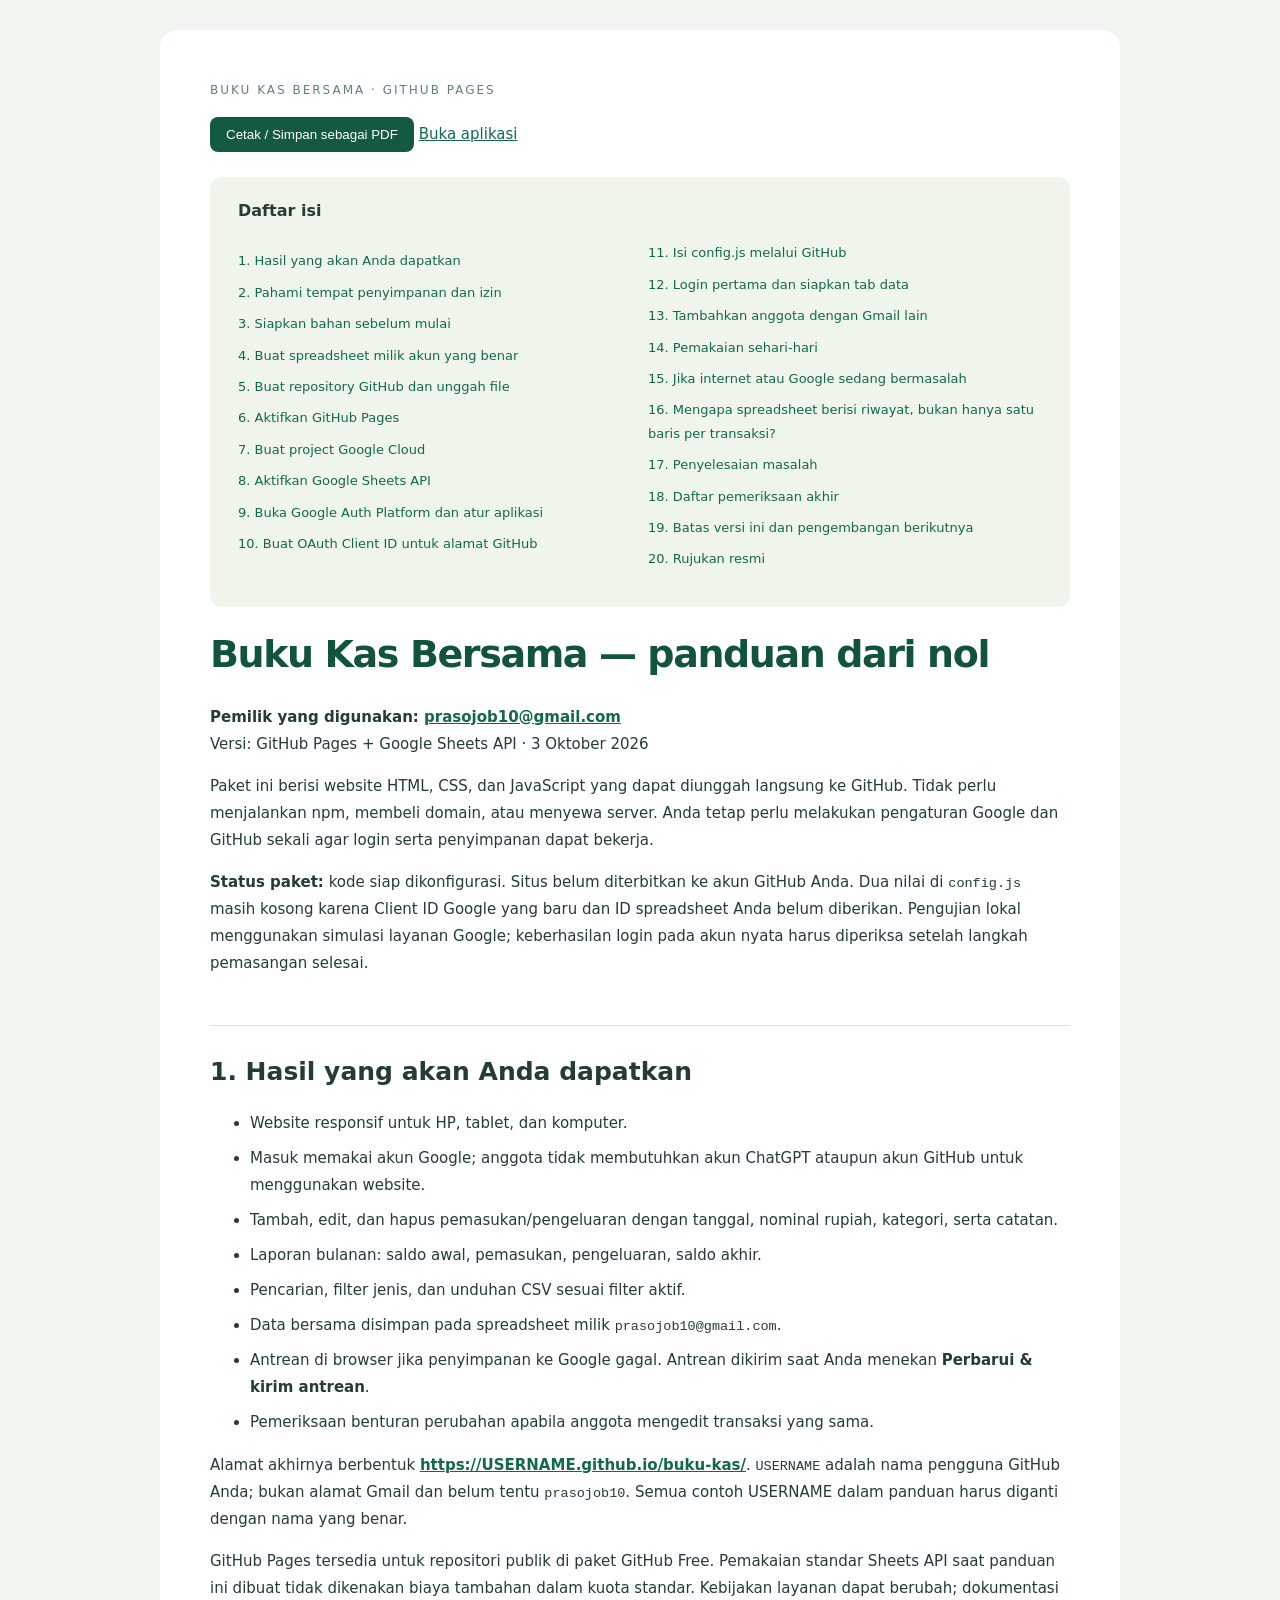
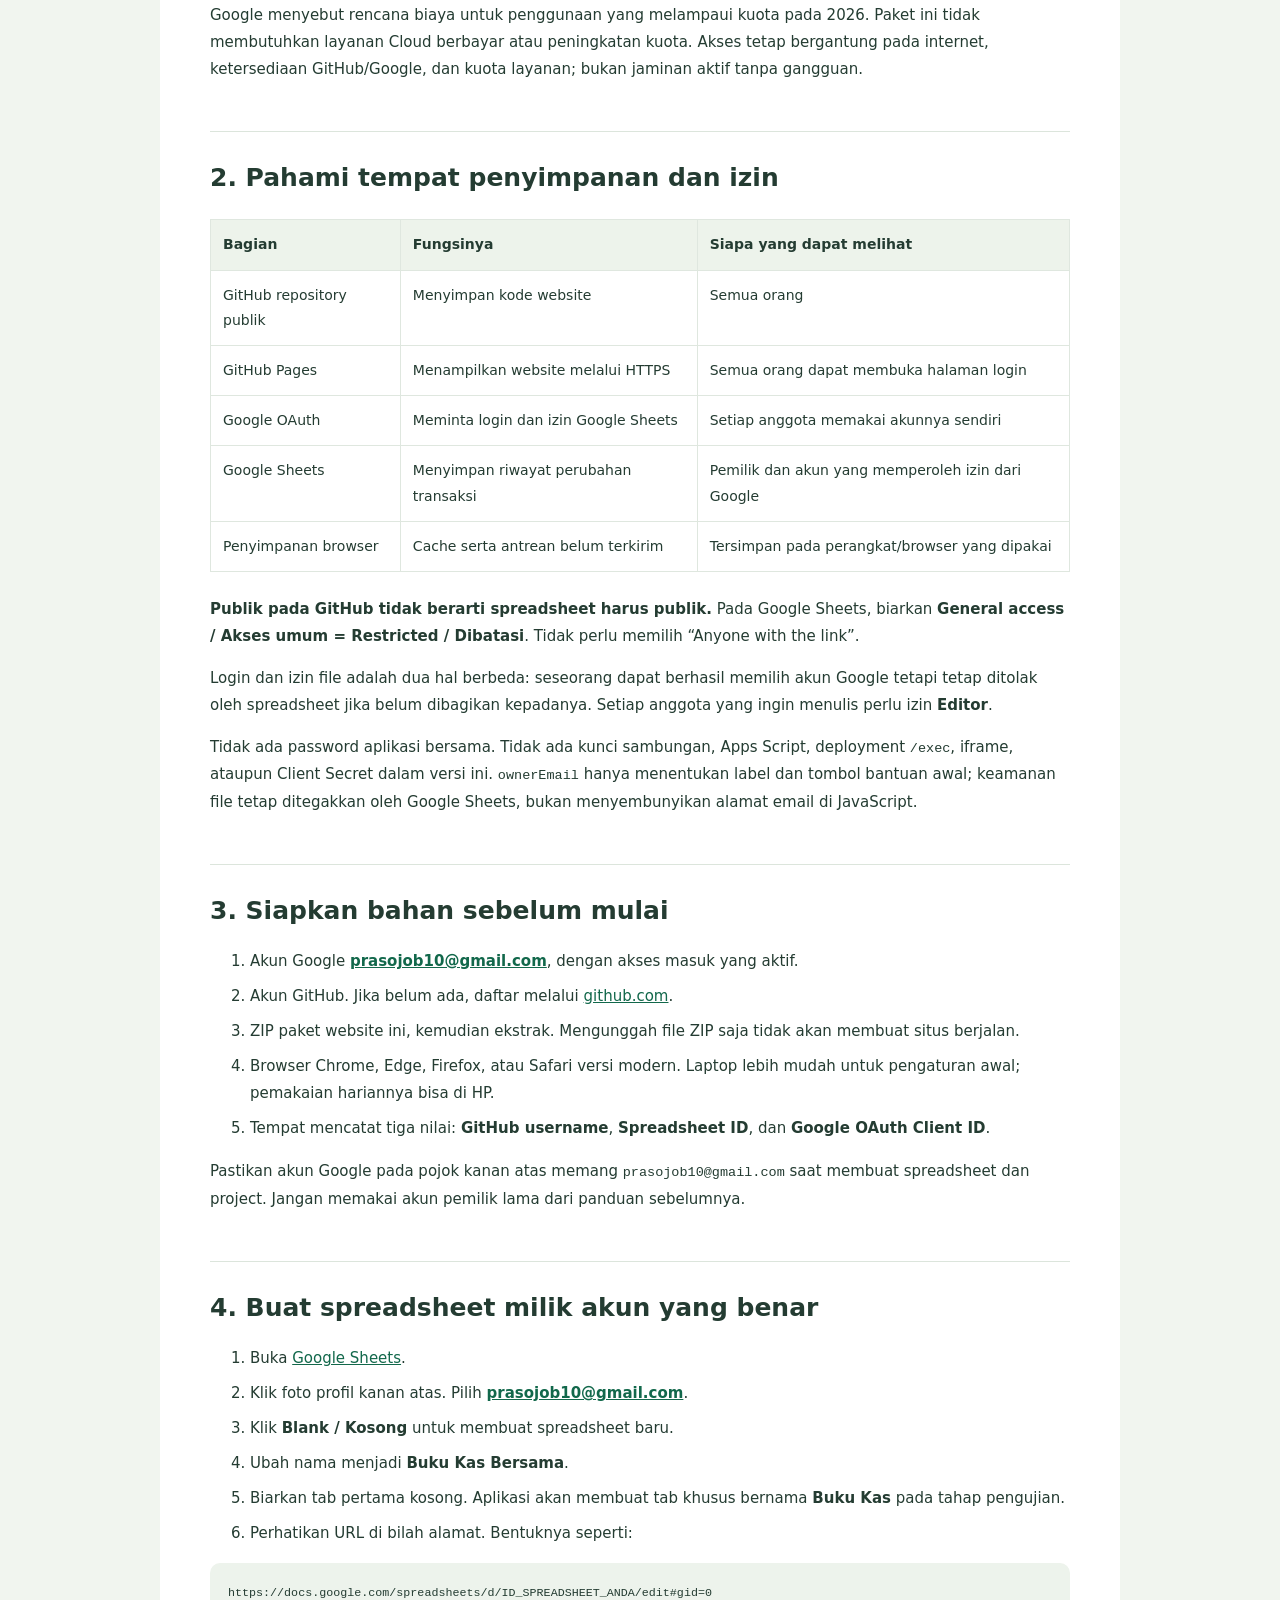
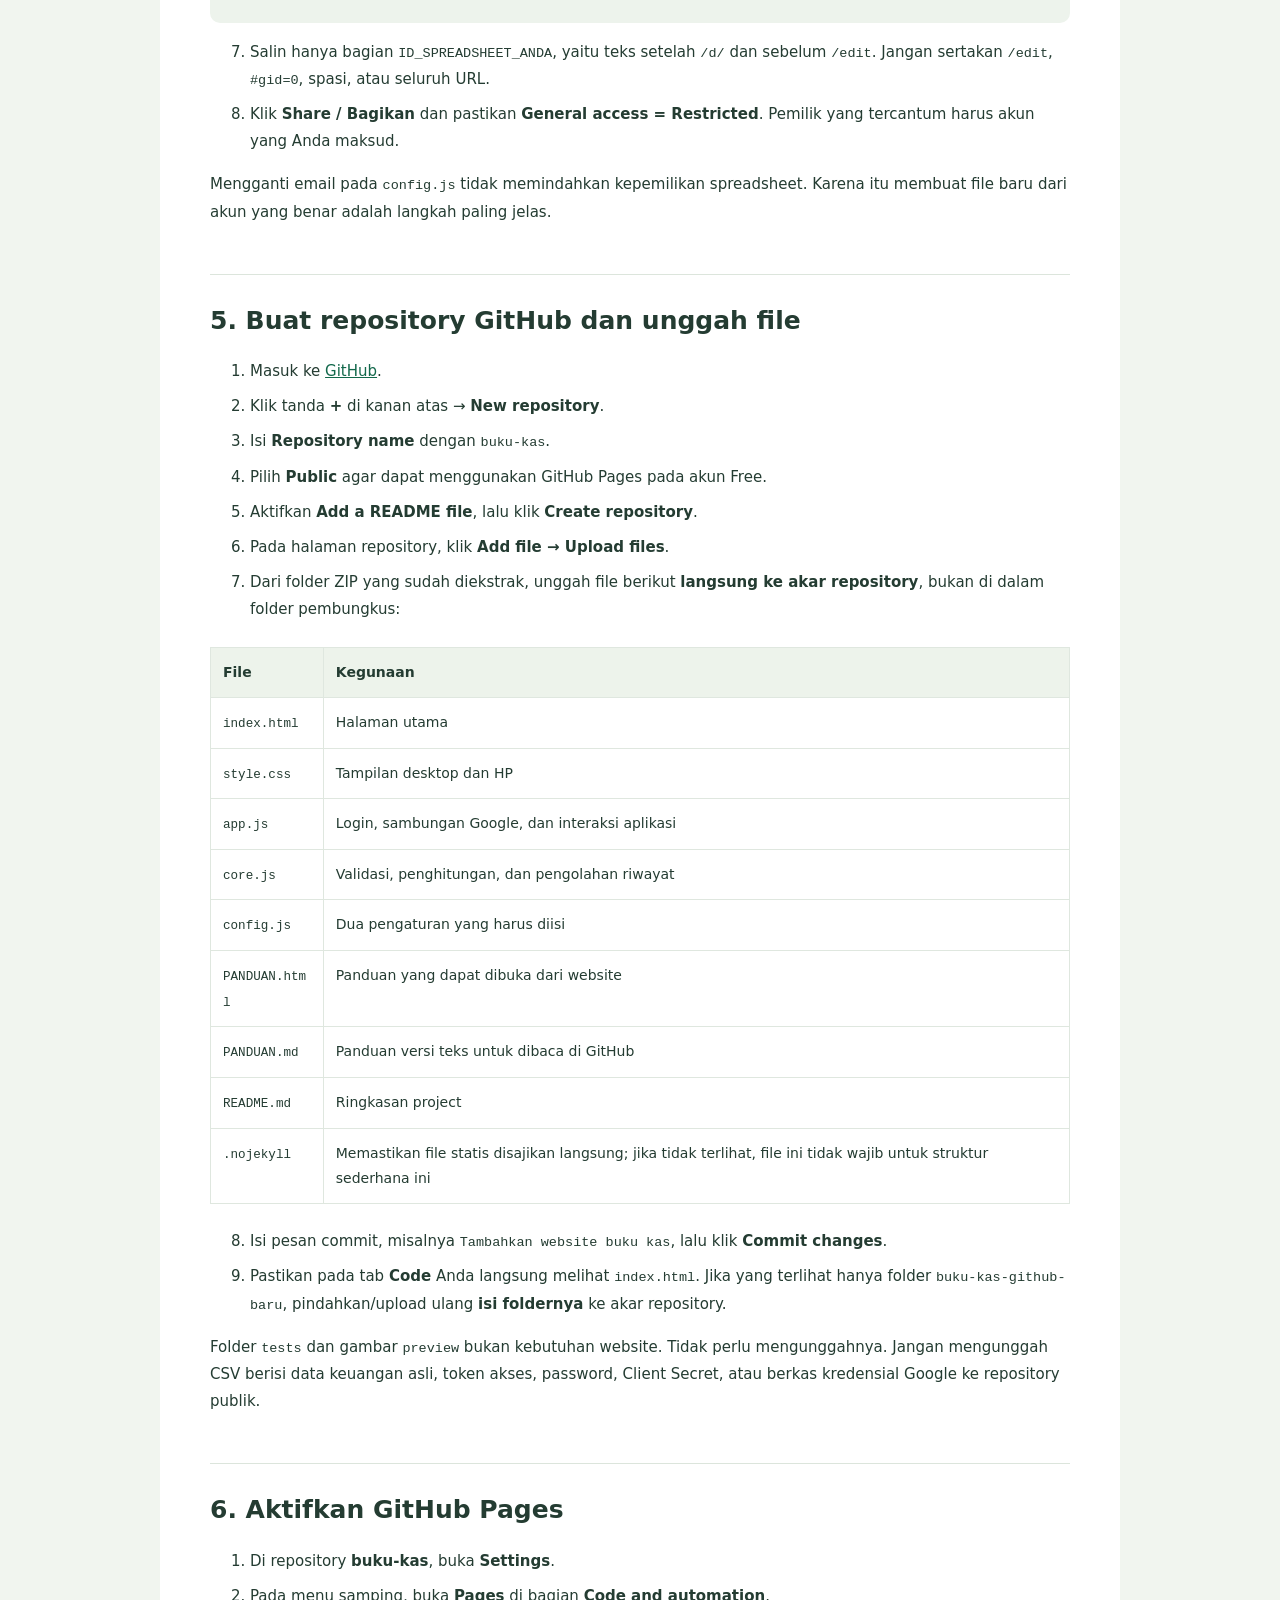
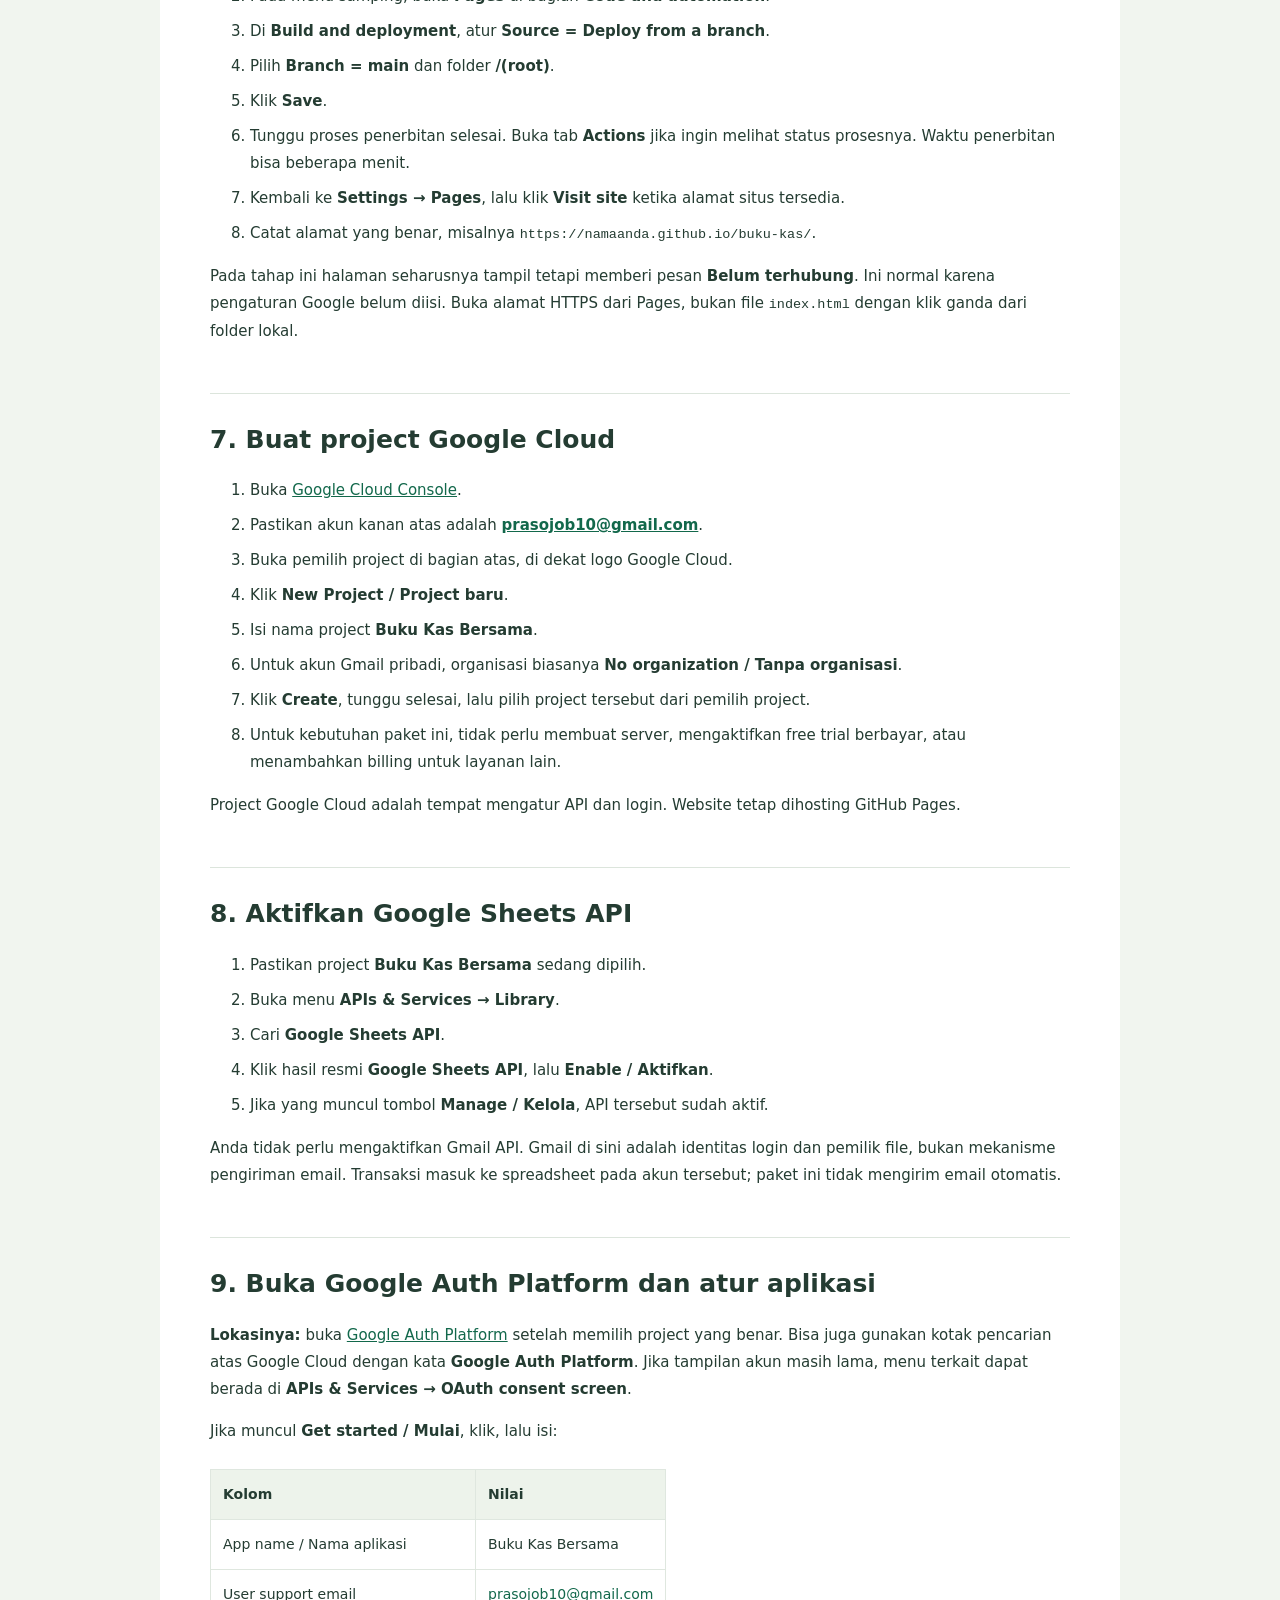
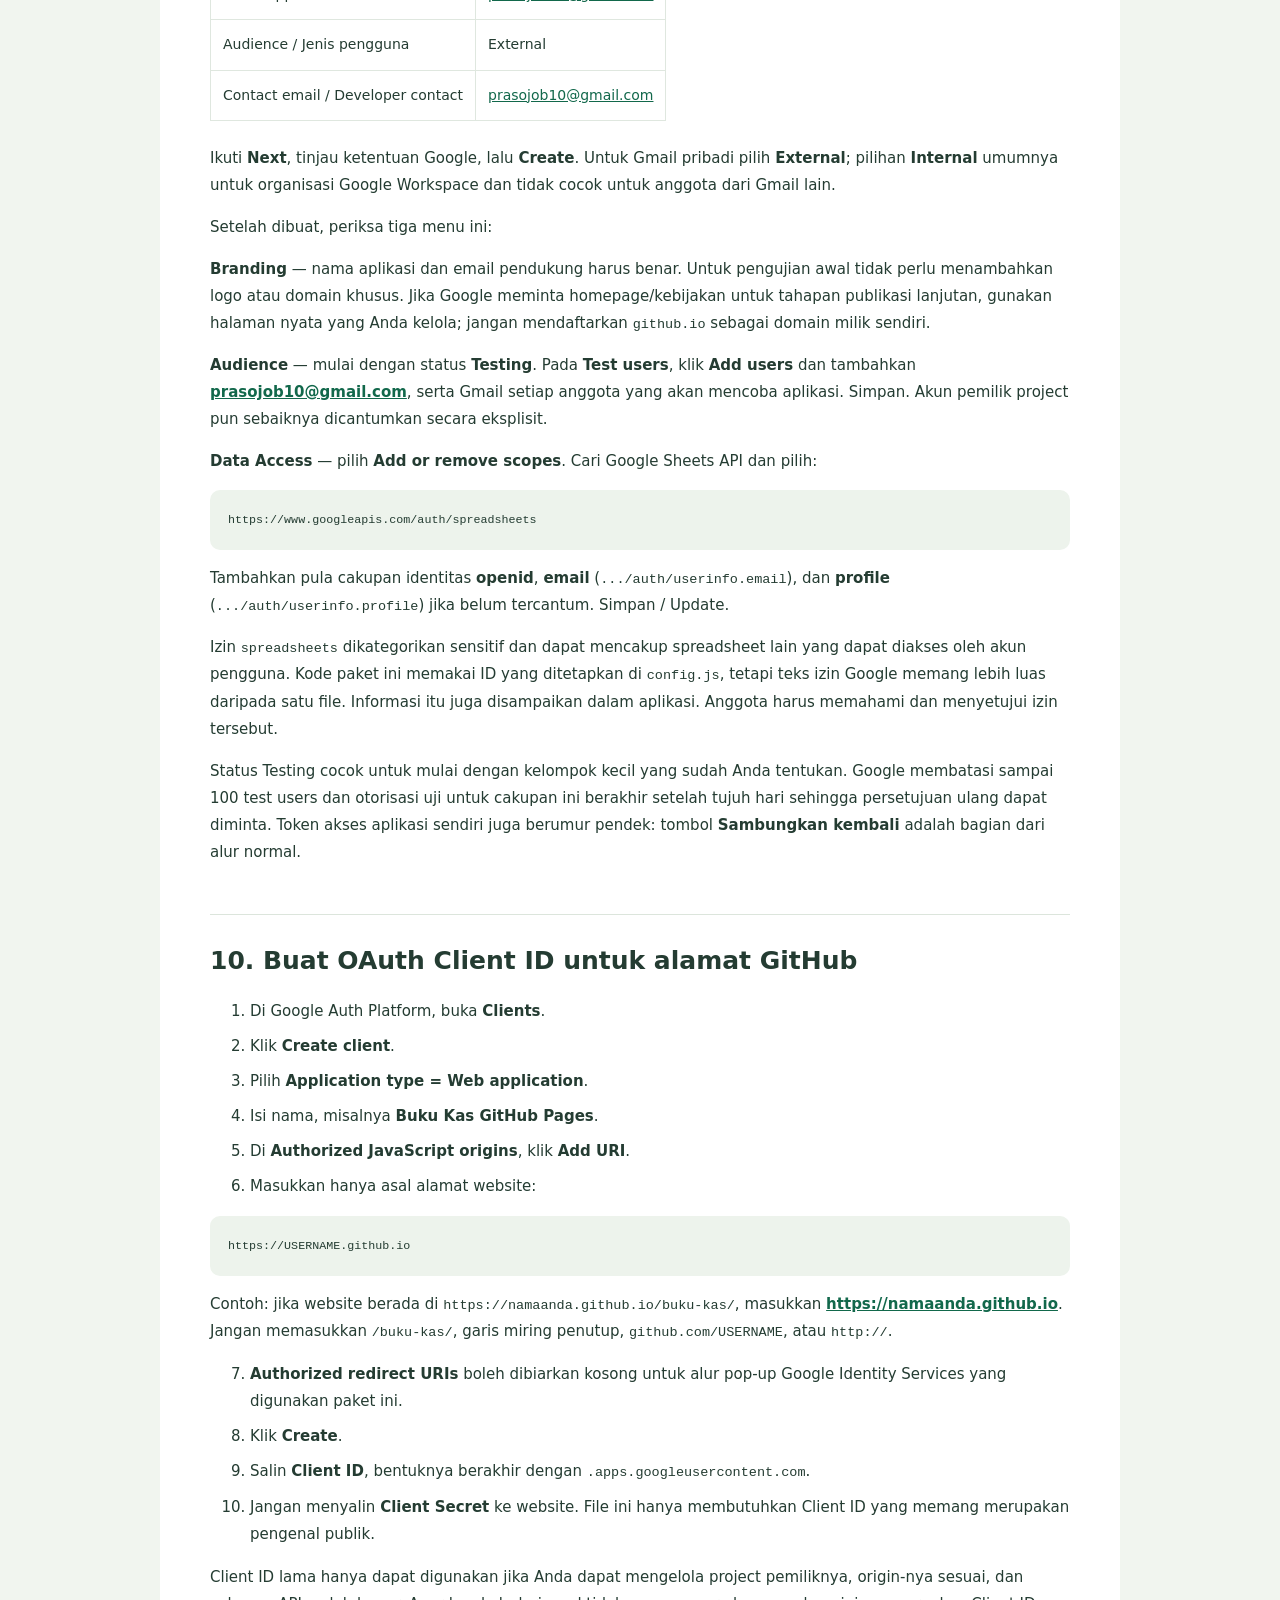
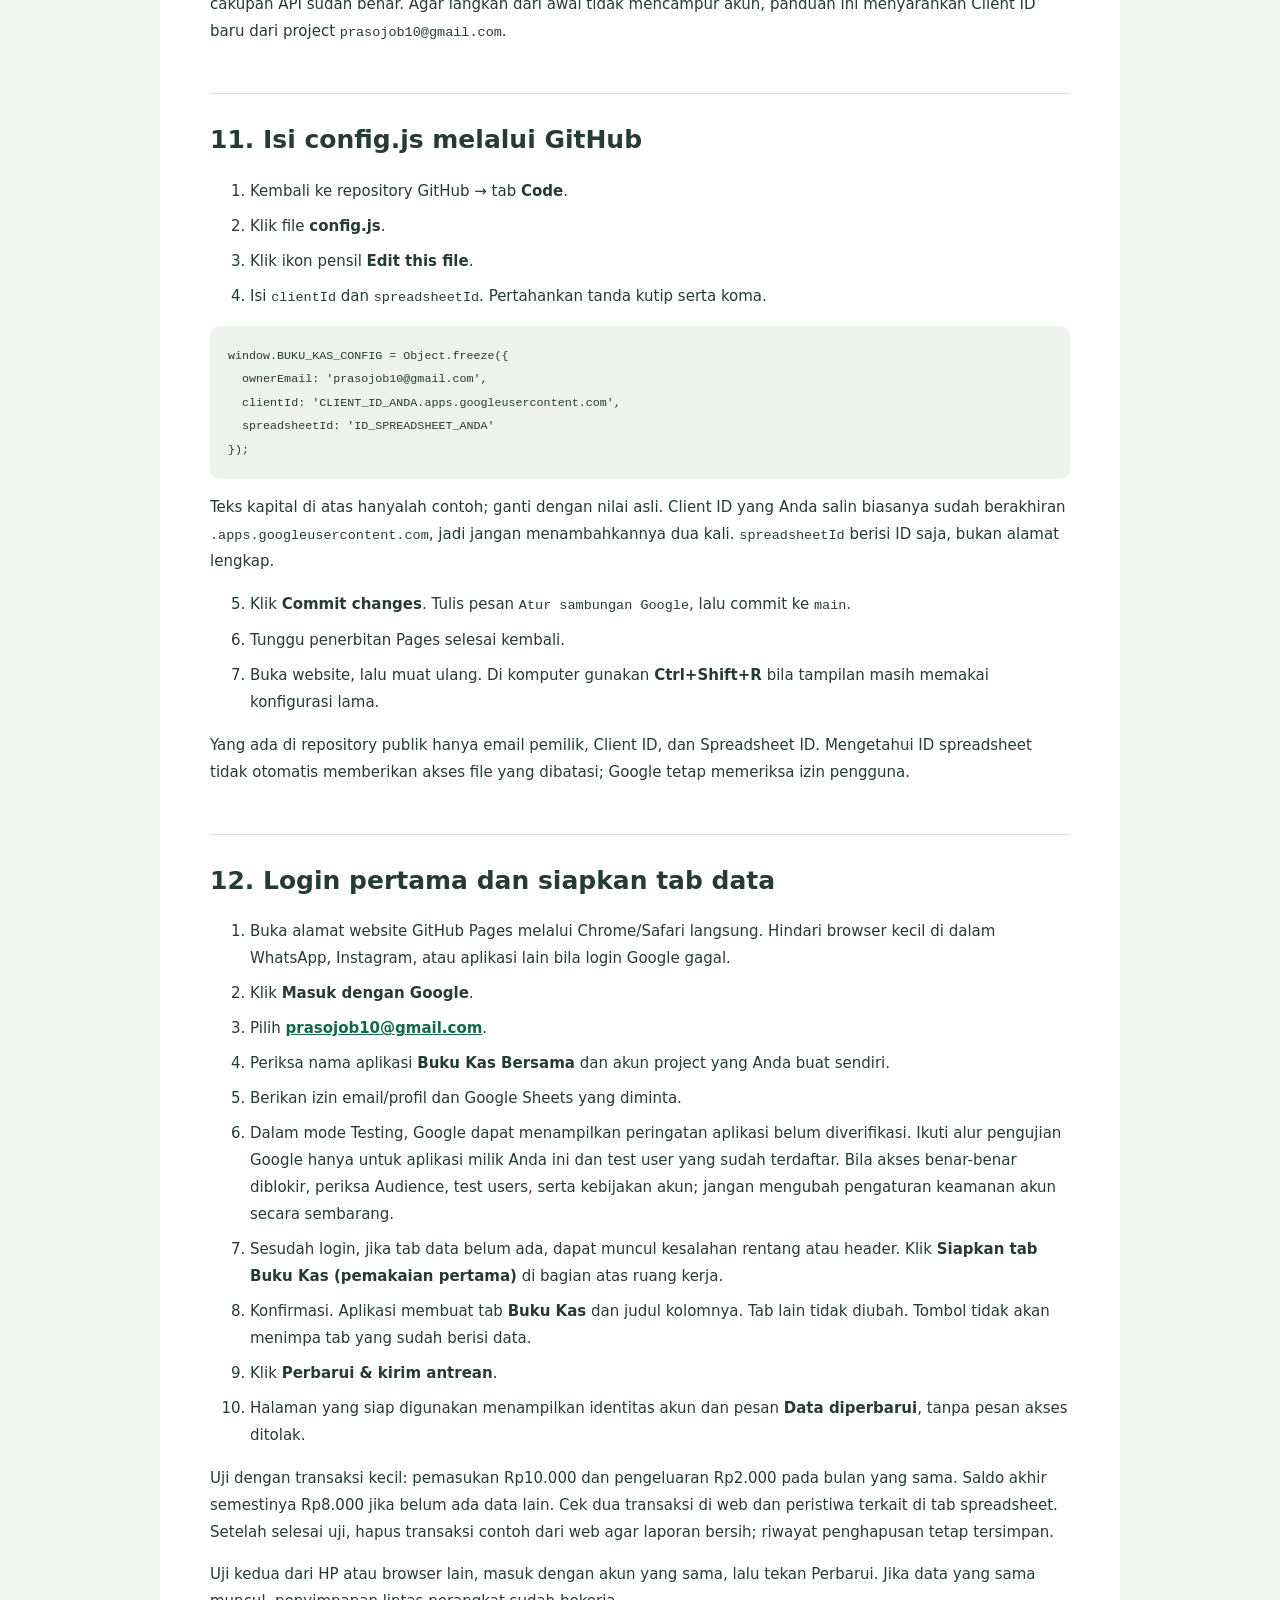
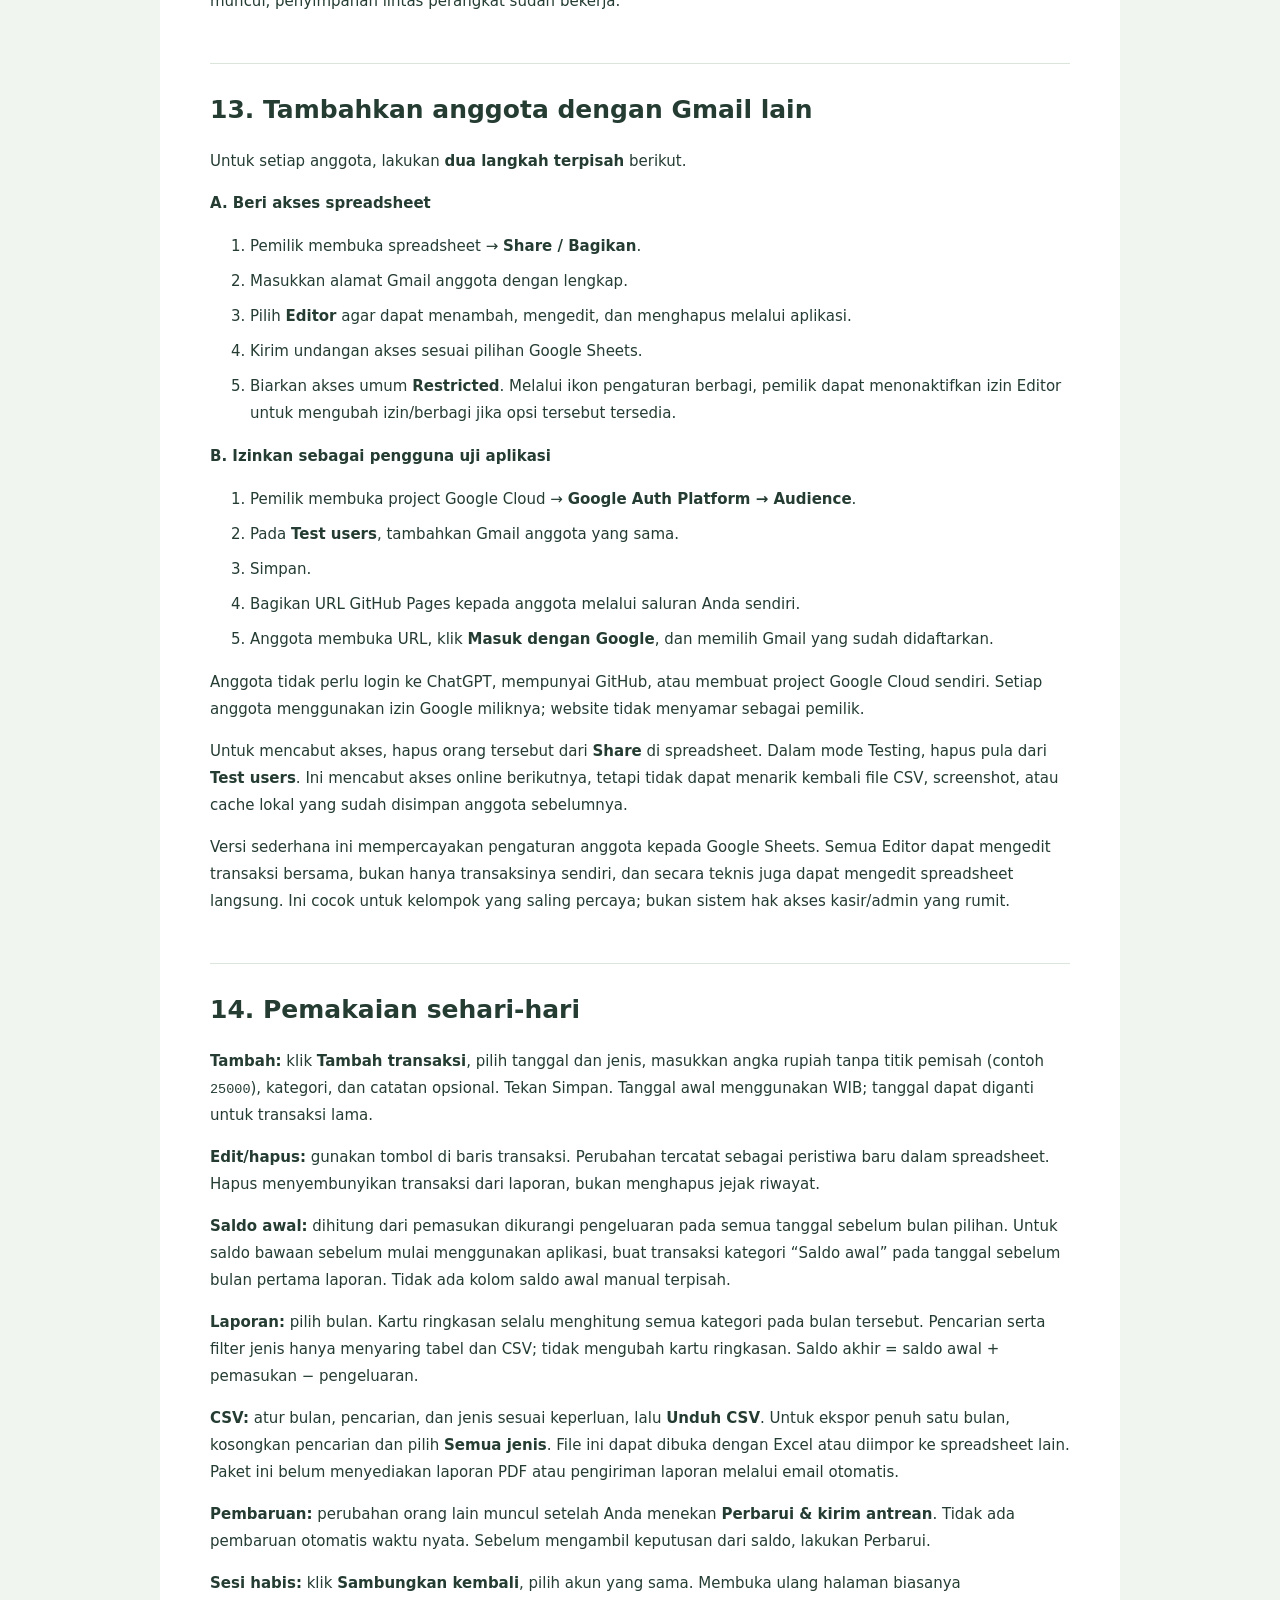
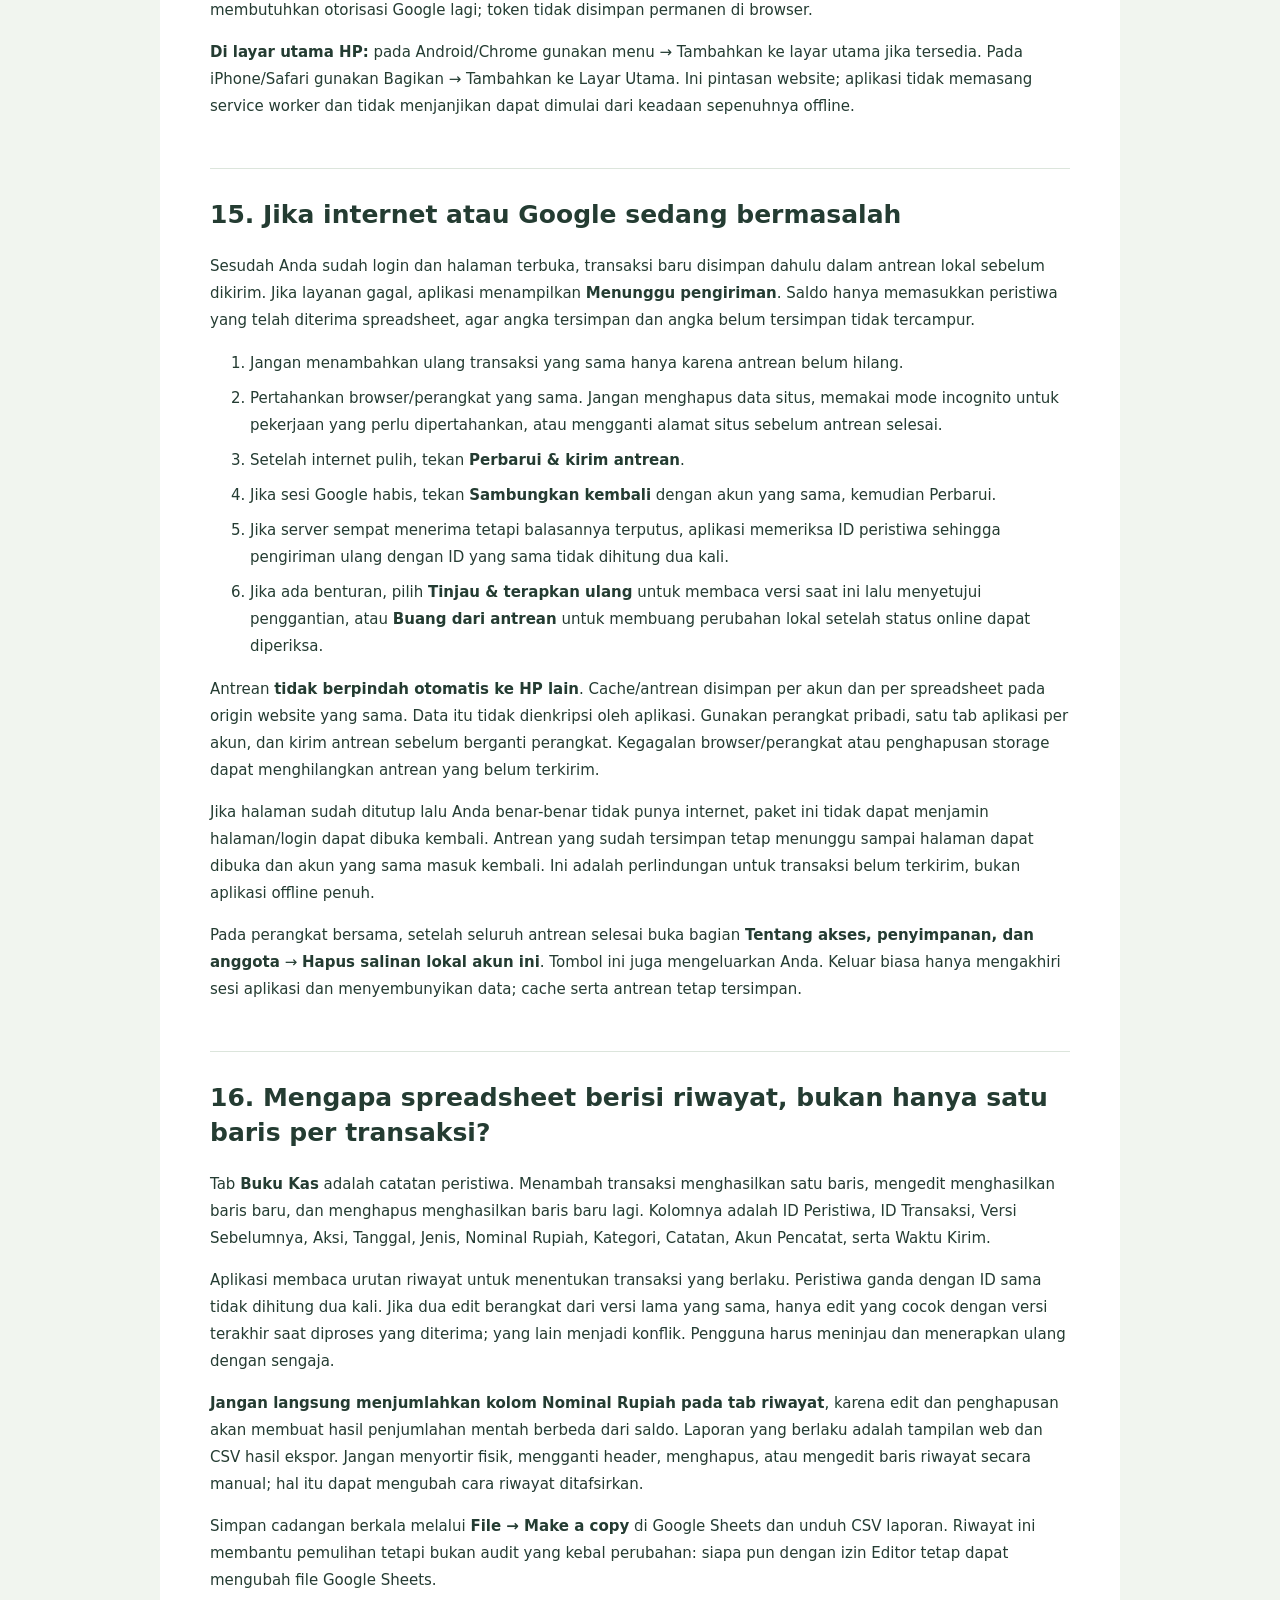
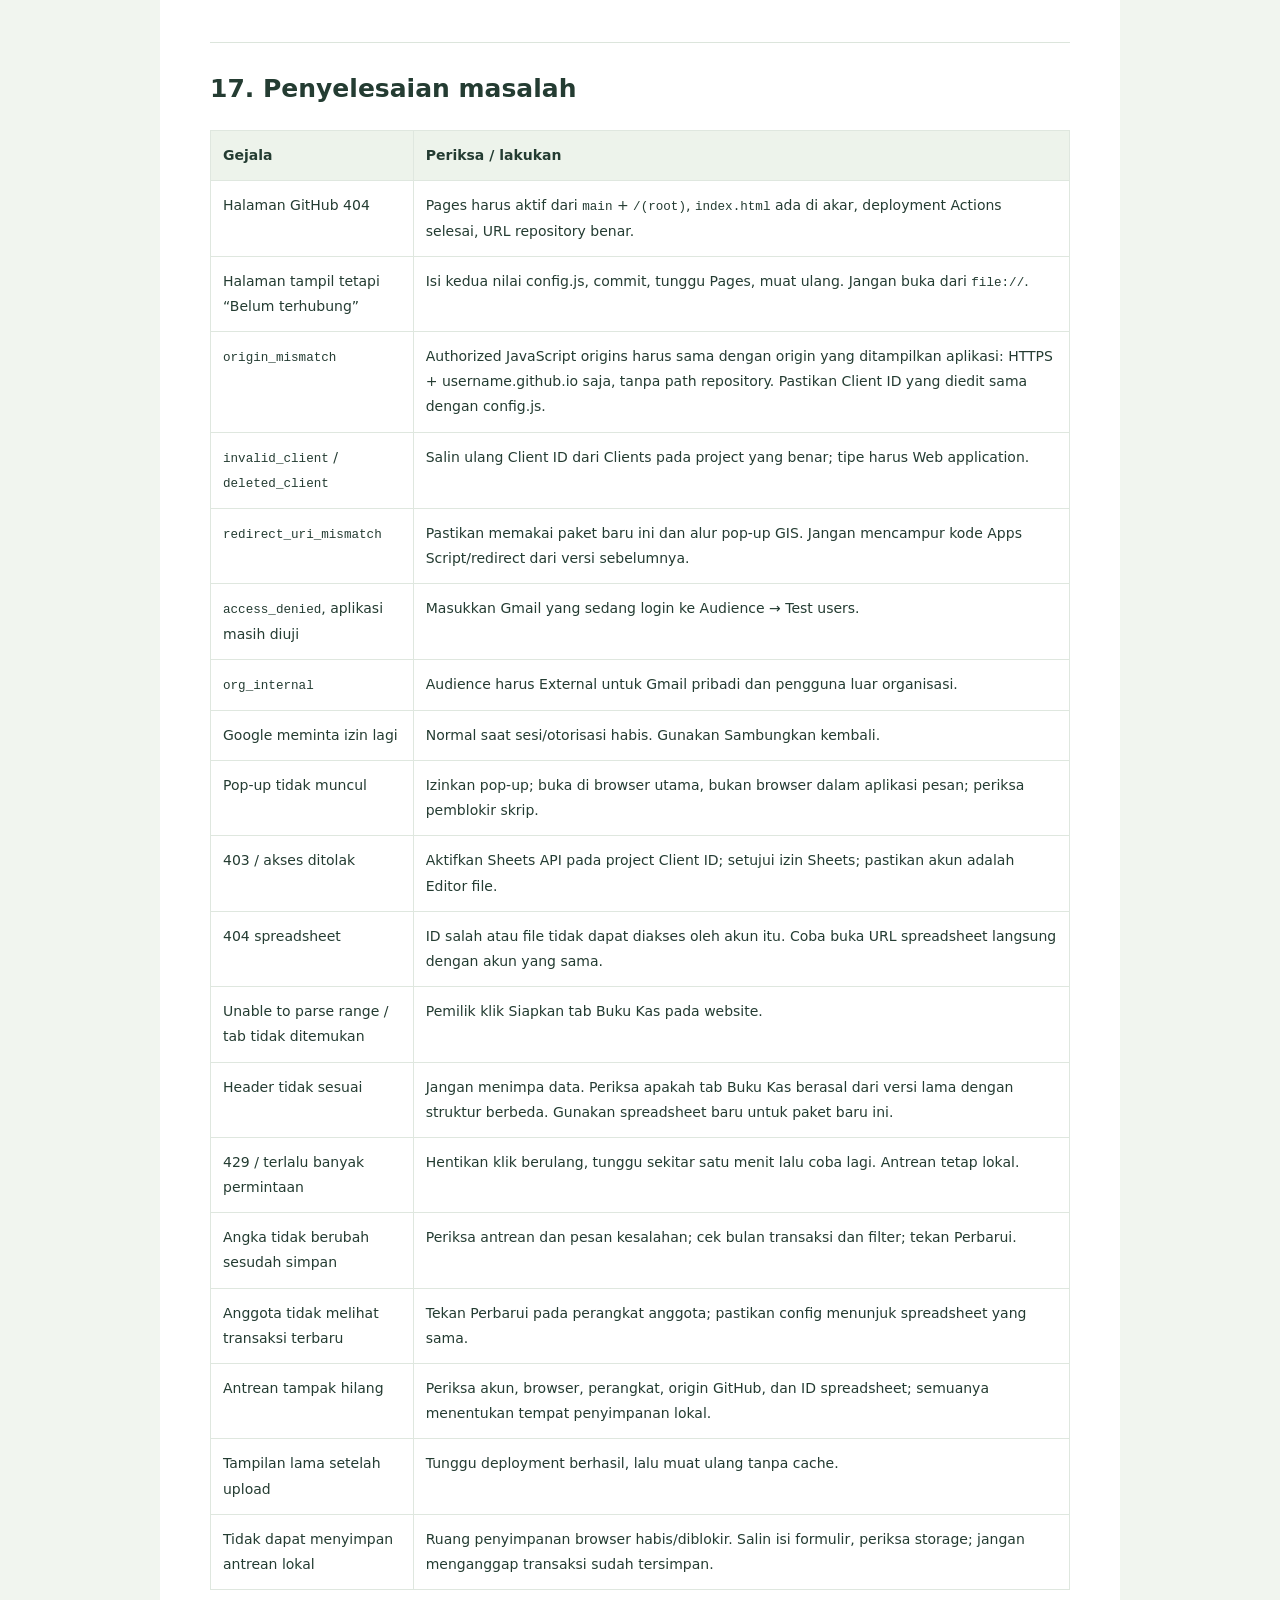
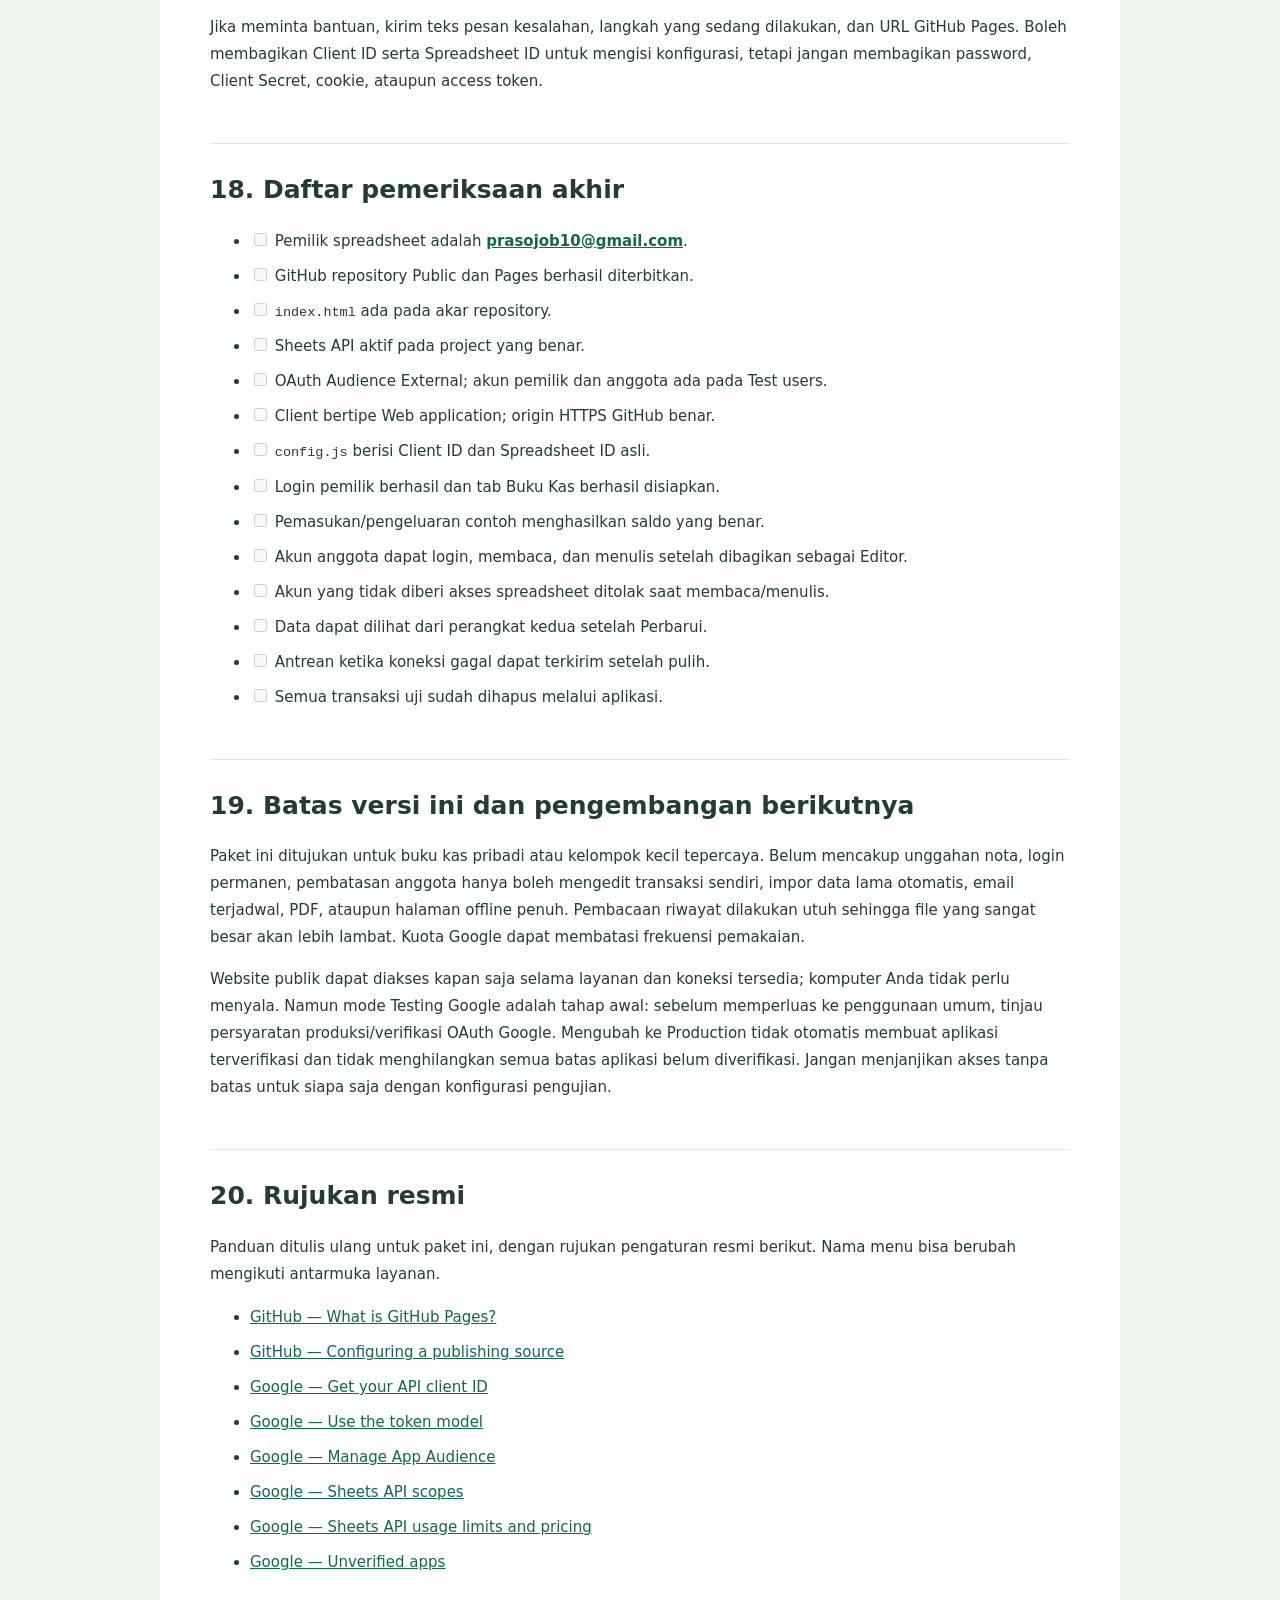
==== PANDUAN.html @ 1e883a31 "Add files via upload" ====
<!doctype html><html lang="id"><head><meta charset="utf-8"><meta name="viewport" content="width=device-width,initial-scale=1"><title>Panduan Buku Kas — GitHub Pages</title><style>*{box-sizing:border-box}html{scroll-behavior:smooth}body{font-family:system-ui,sans-serif;background:#f1f5ef;color:#243c32;margin:0;line-height:1.8}main{max-width:960px;margin:30px auto;background:white;padding:50px;border-radius:18px}h1{font-size:38px;line-height:1.2;letter-spacing:-1.4px;color:#12533d}h2{font-size:25px;line-height:1.4;border-top:1px solid #dce5dc;margin-top:48px;padding-top:28px;scroll-margin-top:20px}a{color:#12684b}p,li{font-size:15px}li{margin:8px 0}pre{padding:18px;background:#edf3ec;white-space:pre-wrap;overflow-wrap:anywhere;border-radius:10px;font-size:13px}code{font-size:.9em;overflow-wrap:anywhere}table{display:block;overflow:auto;border-collapse:collapse;width:100%;margin:24px 0;font-size:14px}td,th{padding:12px;border:1px solid #dfe7df;vertical-align:top;text-align:left}th{background:#edf3eb}nav{padding:20px 28px;background:#f0f5ec;border-radius:12px;margin:25px 0}nav ol{columns:2;padding:0;list-style:none}nav a{text-decoration:none}nav li{font-size:13px;break-inside:avoid}.top{font-size:12px;color:#648271;letter-spacing:2px}button{padding:10px 16px;color:white;background:#145a42;border:0;border-radius:8px;cursor:pointer}footer{margin-top:35px;color:#788c7e;font-size:12px}@media(max-width:700px){main{margin:0;padding:24px;border-radius:0}h1{font-size:30px}h2{font-size:22px}nav ol{columns:1}}@media print{body{background:white}main{margin:0;max-width:none;padding:0}button,nav{display:none}h2{break-after:avoid}pre,table{break-inside:avoid}a{color:inherit;text-decoration:none}}</style></head><body><main><div class="top">BUKU KAS BERSAMA · GITHUB PAGES</div><p><button onclick="window.print()">Cetak / Simpan sebagai PDF</button> <a href="index.html">Buka aplikasi</a></p><nav><strong>Daftar isi</strong><ol><li><a href="#bagian-1">1. Hasil yang akan Anda dapatkan</a></li><li><a href="#bagian-2">2. Pahami tempat penyimpanan dan izin</a></li><li><a href="#bagian-3">3. Siapkan bahan sebelum mulai</a></li><li><a href="#bagian-4">4. Buat spreadsheet milik akun yang benar</a></li><li><a href="#bagian-5">5. Buat repository GitHub dan unggah file</a></li><li><a href="#bagian-6">6. Aktifkan GitHub Pages</a></li><li><a href="#bagian-7">7. Buat project Google Cloud</a></li><li><a href="#bagian-8">8. Aktifkan Google Sheets API</a></li><li><a href="#bagian-9">9. Buka Google Auth Platform dan atur aplikasi</a></li><li><a href="#bagian-10">10. Buat OAuth Client ID untuk alamat GitHub</a></li><li><a href="#bagian-11">11. Isi config.js melalui GitHub</a></li><li><a href="#bagian-12">12. Login pertama dan siapkan tab data</a></li><li><a href="#bagian-13">13. Tambahkan anggota dengan Gmail lain</a></li><li><a href="#bagian-14">14. Pemakaian sehari-hari</a></li><li><a href="#bagian-15">15. Jika internet atau Google sedang bermasalah</a></li><li><a href="#bagian-16">16. Mengapa spreadsheet berisi riwayat, bukan hanya satu baris per transaksi?</a></li><li><a href="#bagian-17">17. Penyelesaian masalah</a></li><li><a href="#bagian-18">18. Daftar pemeriksaan akhir</a></li><li><a href="#bagian-19">19. Batas versi ini dan pengembangan berikutnya</a></li><li><a href="#bagian-20">20. Rujukan resmi</a></li></ol></nav><h1>Buku Kas Bersama — panduan dari nol</h1>
<p><strong>Pemilik yang digunakan: <a href="mailto:prasojob10@gmail.com">prasojob10@gmail.com</a></strong><br>Versi: GitHub Pages + Google Sheets API · 3 Oktober 2026</p>
<p>Paket ini berisi website HTML, CSS, dan JavaScript yang dapat diunggah langsung ke GitHub. Tidak perlu menjalankan npm, membeli domain, atau menyewa server. Anda tetap perlu melakukan pengaturan Google dan GitHub sekali agar login serta penyimpanan dapat bekerja.</p>
<p><strong>Status paket:</strong> kode siap dikonfigurasi. Situs belum diterbitkan ke akun GitHub Anda. Dua nilai di <code>config.js</code> masih kosong karena Client ID Google yang baru dan ID spreadsheet Anda belum diberikan. Pengujian lokal menggunakan simulasi layanan Google; keberhasilan login pada akun nyata harus diperiksa setelah langkah pemasangan selesai.</p>
<h2 id="bagian-1">1. Hasil yang akan Anda dapatkan</h2>
<ul>
<li>Website responsif untuk HP, tablet, dan komputer.</li>
<li>Masuk memakai akun Google; anggota tidak membutuhkan akun ChatGPT ataupun akun GitHub untuk menggunakan website.</li>
<li>Tambah, edit, dan hapus pemasukan/pengeluaran dengan tanggal, nominal rupiah, kategori, serta catatan.</li>
<li>Laporan bulanan: saldo awal, pemasukan, pengeluaran, saldo akhir.</li>
<li>Pencarian, filter jenis, dan unduhan CSV sesuai filter aktif.</li>
<li>Data bersama disimpan pada spreadsheet milik <code>prasojob10@gmail.com</code>.</li>
<li>Antrean di browser jika penyimpanan ke Google gagal. Antrean dikirim saat Anda menekan <strong>Perbarui &amp; kirim antrean</strong>.</li>
<li>Pemeriksaan benturan perubahan apabila anggota mengedit transaksi yang sama.</li>
</ul>
<p>Alamat akhirnya berbentuk <strong><a href="https://USERNAME.github.io/buku-kas/">https://USERNAME.github.io/buku-kas/</a></strong>. <code>USERNAME</code> adalah nama pengguna GitHub Anda; bukan alamat Gmail dan belum tentu <code>prasojob10</code>. Semua contoh USERNAME dalam panduan harus diganti dengan nama yang benar.</p>
<p>GitHub Pages tersedia untuk repositori publik di paket GitHub Free. Pemakaian standar Sheets API saat panduan ini dibuat tidak dikenakan biaya tambahan dalam kuota standar. Kebijakan layanan dapat berubah; dokumentasi Google menyebut rencana biaya untuk penggunaan yang melampaui kuota pada 2026. Paket ini tidak membutuhkan layanan Cloud berbayar atau peningkatan kuota. Akses tetap bergantung pada internet, ketersediaan GitHub/Google, dan kuota layanan; bukan jaminan aktif tanpa gangguan.</p>
<h2 id="bagian-2">2. Pahami tempat penyimpanan dan izin</h2>
<table>
<thead>
<tr>
<th>Bagian</th>
<th>Fungsinya</th>
<th>Siapa yang dapat melihat</th>
</tr>
</thead>
<tbody><tr>
<td>GitHub repository publik</td>
<td>Menyimpan kode website</td>
<td>Semua orang</td>
</tr>
<tr>
<td>GitHub Pages</td>
<td>Menampilkan website melalui HTTPS</td>
<td>Semua orang dapat membuka halaman login</td>
</tr>
<tr>
<td>Google OAuth</td>
<td>Meminta login dan izin Google Sheets</td>
<td>Setiap anggota memakai akunnya sendiri</td>
</tr>
<tr>
<td>Google Sheets</td>
<td>Menyimpan riwayat perubahan transaksi</td>
<td>Pemilik dan akun yang memperoleh izin dari Google</td>
</tr>
<tr>
<td>Penyimpanan browser</td>
<td>Cache serta antrean belum terkirim</td>
<td>Tersimpan pada perangkat/browser yang dipakai</td>
</tr>
</tbody></table>
<p><strong>Publik pada GitHub tidak berarti spreadsheet harus publik.</strong> Pada Google Sheets, biarkan <strong>General access / Akses umum = Restricted / Dibatasi</strong>. Tidak perlu memilih “Anyone with the link”.</p>
<p>Login dan izin file adalah dua hal berbeda: seseorang dapat berhasil memilih akun Google tetapi tetap ditolak oleh spreadsheet jika belum dibagikan kepadanya. Setiap anggota yang ingin menulis perlu izin <strong>Editor</strong>.</p>
<p>Tidak ada password aplikasi bersama. Tidak ada kunci sambungan, Apps Script, deployment <code>/exec</code>, iframe, ataupun Client Secret dalam versi ini. <code>ownerEmail</code> hanya menentukan label dan tombol bantuan awal; keamanan file tetap ditegakkan oleh Google Sheets, bukan menyembunyikan alamat email di JavaScript.</p>
<h2 id="bagian-3">3. Siapkan bahan sebelum mulai</h2>
<ol>
<li>Akun Google <strong><a href="mailto:prasojob10@gmail.com">prasojob10@gmail.com</a></strong>, dengan akses masuk yang aktif.</li>
<li>Akun GitHub. Jika belum ada, daftar melalui <a href="https://github.com/">github.com</a>.</li>
<li>ZIP paket website ini, kemudian ekstrak. Mengunggah file ZIP saja tidak akan membuat situs berjalan.</li>
<li>Browser Chrome, Edge, Firefox, atau Safari versi modern. Laptop lebih mudah untuk pengaturan awal; pemakaian hariannya bisa di HP.</li>
<li>Tempat mencatat tiga nilai: <strong>GitHub username</strong>, <strong>Spreadsheet ID</strong>, dan <strong>Google OAuth Client ID</strong>.</li>
</ol>
<p>Pastikan akun Google pada pojok kanan atas memang <code>prasojob10@gmail.com</code> saat membuat spreadsheet dan project. Jangan memakai akun pemilik lama dari panduan sebelumnya.</p>
<h2 id="bagian-4">4. Buat spreadsheet milik akun yang benar</h2>
<ol>
<li>Buka <a href="https://sheets.google.com/">Google Sheets</a>.</li>
<li>Klik foto profil kanan atas. Pilih <strong><a href="mailto:prasojob10@gmail.com">prasojob10@gmail.com</a></strong>.</li>
<li>Klik <strong>Blank / Kosong</strong> untuk membuat spreadsheet baru.</li>
<li>Ubah nama menjadi <strong>Buku Kas Bersama</strong>.</li>
<li>Biarkan tab pertama kosong. Aplikasi akan membuat tab khusus bernama <strong>Buku Kas</strong> pada tahap pengujian.</li>
<li>Perhatikan URL di bilah alamat. Bentuknya seperti:</li>
</ol>
<pre><code class="language-text">https://docs.google.com/spreadsheets/d/ID_SPREADSHEET_ANDA/edit#gid=0
</code></pre>
<ol start="7">
<li>Salin hanya bagian <code>ID_SPREADSHEET_ANDA</code>, yaitu teks setelah <code>/d/</code> dan sebelum <code>/edit</code>. Jangan sertakan <code>/edit</code>, <code>#gid=0</code>, spasi, atau seluruh URL.</li>
<li>Klik <strong>Share / Bagikan</strong> dan pastikan <strong>General access = Restricted</strong>. Pemilik yang tercantum harus akun yang Anda maksud.</li>
</ol>
<p>Mengganti email pada <code>config.js</code> tidak memindahkan kepemilikan spreadsheet. Karena itu membuat file baru dari akun yang benar adalah langkah paling jelas.</p>
<h2 id="bagian-5">5. Buat repository GitHub dan unggah file</h2>
<ol>
<li>Masuk ke <a href="https://github.com/">GitHub</a>.</li>
<li>Klik tanda <strong>+</strong> di kanan atas → <strong>New repository</strong>.</li>
<li>Isi <strong>Repository name</strong> dengan <code>buku-kas</code>.</li>
<li>Pilih <strong>Public</strong> agar dapat menggunakan GitHub Pages pada akun Free.</li>
<li>Aktifkan <strong>Add a README file</strong>, lalu klik <strong>Create repository</strong>.</li>
<li>Pada halaman repository, klik <strong>Add file → Upload files</strong>.</li>
<li>Dari folder ZIP yang sudah diekstrak, unggah file berikut <strong>langsung ke akar repository</strong>, bukan di dalam folder pembungkus:</li>
</ol>
<table>
<thead>
<tr>
<th>File</th>
<th>Kegunaan</th>
</tr>
</thead>
<tbody><tr>
<td><code>index.html</code></td>
<td>Halaman utama</td>
</tr>
<tr>
<td><code>style.css</code></td>
<td>Tampilan desktop dan HP</td>
</tr>
<tr>
<td><code>app.js</code></td>
<td>Login, sambungan Google, dan interaksi aplikasi</td>
</tr>
<tr>
<td><code>core.js</code></td>
<td>Validasi, penghitungan, dan pengolahan riwayat</td>
</tr>
<tr>
<td><code>config.js</code></td>
<td>Dua pengaturan yang harus diisi</td>
</tr>
<tr>
<td><code>PANDUAN.html</code></td>
<td>Panduan yang dapat dibuka dari website</td>
</tr>
<tr>
<td><code>PANDUAN.md</code></td>
<td>Panduan versi teks untuk dibaca di GitHub</td>
</tr>
<tr>
<td><code>README.md</code></td>
<td>Ringkasan project</td>
</tr>
<tr>
<td><code>.nojekyll</code></td>
<td>Memastikan file statis disajikan langsung; jika tidak terlihat, file ini tidak wajib untuk struktur sederhana ini</td>
</tr>
</tbody></table>
<ol start="8">
<li>Isi pesan commit, misalnya <code>Tambahkan website buku kas</code>, lalu klik <strong>Commit changes</strong>.</li>
<li>Pastikan pada tab <strong>Code</strong> Anda langsung melihat <code>index.html</code>. Jika yang terlihat hanya folder <code>buku-kas-github-baru</code>, pindahkan/upload ulang <strong>isi foldernya</strong> ke akar repository.</li>
</ol>
<p>Folder <code>tests</code> dan gambar <code>preview</code> bukan kebutuhan website. Tidak perlu mengunggahnya. Jangan mengunggah CSV berisi data keuangan asli, token akses, password, Client Secret, atau berkas kredensial Google ke repository publik.</p>
<h2 id="bagian-6">6. Aktifkan GitHub Pages</h2>
<ol>
<li>Di repository <strong>buku-kas</strong>, buka <strong>Settings</strong>.</li>
<li>Pada menu samping, buka <strong>Pages</strong> di bagian <strong>Code and automation</strong>.</li>
<li>Di <strong>Build and deployment</strong>, atur <strong>Source = Deploy from a branch</strong>.</li>
<li>Pilih <strong>Branch = main</strong> dan folder <strong>/(root)</strong>.</li>
<li>Klik <strong>Save</strong>.</li>
<li>Tunggu proses penerbitan selesai. Buka tab <strong>Actions</strong> jika ingin melihat status prosesnya. Waktu penerbitan bisa beberapa menit.</li>
<li>Kembali ke <strong>Settings → Pages</strong>, lalu klik <strong>Visit site</strong> ketika alamat situs tersedia.</li>
<li>Catat alamat yang benar, misalnya <code>https://namaanda.github.io/buku-kas/</code>.</li>
</ol>
<p>Pada tahap ini halaman seharusnya tampil tetapi memberi pesan <strong>Belum terhubung</strong>. Ini normal karena pengaturan Google belum diisi. Buka alamat HTTPS dari Pages, bukan file <code>index.html</code> dengan klik ganda dari folder lokal.</p>
<h2 id="bagian-7">7. Buat project Google Cloud</h2>
<ol>
<li>Buka <a href="https://console.cloud.google.com/">Google Cloud Console</a>.</li>
<li>Pastikan akun kanan atas adalah <strong><a href="mailto:prasojob10@gmail.com">prasojob10@gmail.com</a></strong>.</li>
<li>Buka pemilih project di bagian atas, di dekat logo Google Cloud.</li>
<li>Klik <strong>New Project / Project baru</strong>.</li>
<li>Isi nama project <strong>Buku Kas Bersama</strong>.</li>
<li>Untuk akun Gmail pribadi, organisasi biasanya <strong>No organization / Tanpa organisasi</strong>.</li>
<li>Klik <strong>Create</strong>, tunggu selesai, lalu pilih project tersebut dari pemilih project.</li>
<li>Untuk kebutuhan paket ini, tidak perlu membuat server, mengaktifkan free trial berbayar, atau menambahkan billing untuk layanan lain.</li>
</ol>
<p>Project Google Cloud adalah tempat mengatur API dan login. Website tetap dihosting GitHub Pages.</p>
<h2 id="bagian-8">8. Aktifkan Google Sheets API</h2>
<ol>
<li>Pastikan project <strong>Buku Kas Bersama</strong> sedang dipilih.</li>
<li>Buka menu <strong>APIs &amp; Services → Library</strong>.</li>
<li>Cari <strong>Google Sheets API</strong>.</li>
<li>Klik hasil resmi <strong>Google Sheets API</strong>, lalu <strong>Enable / Aktifkan</strong>.</li>
<li>Jika yang muncul tombol <strong>Manage / Kelola</strong>, API tersebut sudah aktif.</li>
</ol>
<p>Anda tidak perlu mengaktifkan Gmail API. Gmail di sini adalah identitas login dan pemilik file, bukan mekanisme pengiriman email. Transaksi masuk ke spreadsheet pada akun tersebut; paket ini tidak mengirim email otomatis.</p>
<h2 id="bagian-9">9. Buka Google Auth Platform dan atur aplikasi</h2>
<p><strong>Lokasinya:</strong> buka <a href="https://console.cloud.google.com/auth/overview">Google Auth Platform</a> setelah memilih project yang benar. Bisa juga gunakan kotak pencarian atas Google Cloud dengan kata <strong>Google Auth Platform</strong>. Jika tampilan akun masih lama, menu terkait dapat berada di <strong>APIs &amp; Services → OAuth consent screen</strong>.</p>
<p>Jika muncul <strong>Get started / Mulai</strong>, klik, lalu isi:</p>
<table>
<thead>
<tr>
<th>Kolom</th>
<th>Nilai</th>
</tr>
</thead>
<tbody><tr>
<td>App name / Nama aplikasi</td>
<td>Buku Kas Bersama</td>
</tr>
<tr>
<td>User support email</td>
<td><a href="mailto:prasojob10@gmail.com">prasojob10@gmail.com</a></td>
</tr>
<tr>
<td>Audience / Jenis pengguna</td>
<td>External</td>
</tr>
<tr>
<td>Contact email / Developer contact</td>
<td><a href="mailto:prasojob10@gmail.com">prasojob10@gmail.com</a></td>
</tr>
</tbody></table>
<p>Ikuti <strong>Next</strong>, tinjau ketentuan Google, lalu <strong>Create</strong>. Untuk Gmail pribadi pilih <strong>External</strong>; pilihan <strong>Internal</strong> umumnya untuk organisasi Google Workspace dan tidak cocok untuk anggota dari Gmail lain.</p>
<p>Setelah dibuat, periksa tiga menu ini:</p>
<p><strong>Branding</strong> — nama aplikasi dan email pendukung harus benar. Untuk pengujian awal tidak perlu menambahkan logo atau domain khusus. Jika Google meminta homepage/kebijakan untuk tahapan publikasi lanjutan, gunakan halaman nyata yang Anda kelola; jangan mendaftarkan <code>github.io</code> sebagai domain milik sendiri.</p>
<p><strong>Audience</strong> — mulai dengan status <strong>Testing</strong>. Pada <strong>Test users</strong>, klik <strong>Add users</strong> dan tambahkan <strong><a href="mailto:prasojob10@gmail.com">prasojob10@gmail.com</a></strong>, serta Gmail setiap anggota yang akan mencoba aplikasi. Simpan. Akun pemilik project pun sebaiknya dicantumkan secara eksplisit.</p>
<p><strong>Data Access</strong> — pilih <strong>Add or remove scopes</strong>. Cari Google Sheets API dan pilih:</p>
<pre><code class="language-text">https://www.googleapis.com/auth/spreadsheets
</code></pre>
<p>Tambahkan pula cakupan identitas <strong>openid</strong>, <strong>email</strong> (<code>.../auth/userinfo.email</code>), dan <strong>profile</strong> (<code>.../auth/userinfo.profile</code>) jika belum tercantum. Simpan / Update.</p>
<p>Izin <code>spreadsheets</code> dikategorikan sensitif dan dapat mencakup spreadsheet lain yang dapat diakses oleh akun pengguna. Kode paket ini memakai ID yang ditetapkan di <code>config.js</code>, tetapi teks izin Google memang lebih luas daripada satu file. Informasi itu juga disampaikan dalam aplikasi. Anggota harus memahami dan menyetujui izin tersebut.</p>
<p>Status Testing cocok untuk mulai dengan kelompok kecil yang sudah Anda tentukan. Google membatasi sampai 100 test users dan otorisasi uji untuk cakupan ini berakhir setelah tujuh hari sehingga persetujuan ulang dapat diminta. Token akses aplikasi sendiri juga berumur pendek: tombol <strong>Sambungkan kembali</strong> adalah bagian dari alur normal.</p>
<h2 id="bagian-10">10. Buat OAuth Client ID untuk alamat GitHub</h2>
<ol>
<li>Di Google Auth Platform, buka <strong>Clients</strong>.</li>
<li>Klik <strong>Create client</strong>.</li>
<li>Pilih <strong>Application type = Web application</strong>.</li>
<li>Isi nama, misalnya <strong>Buku Kas GitHub Pages</strong>.</li>
<li>Di <strong>Authorized JavaScript origins</strong>, klik <strong>Add URI</strong>.</li>
<li>Masukkan hanya asal alamat website:</li>
</ol>
<pre><code class="language-text">https://USERNAME.github.io
</code></pre>
<p>Contoh: jika website berada di <code>https://namaanda.github.io/buku-kas/</code>, masukkan <strong><a href="https://namaanda.github.io">https://namaanda.github.io</a></strong>. Jangan memasukkan <code>/buku-kas/</code>, garis miring penutup, <code>github.com/USERNAME</code>, atau <code>http://</code>.</p>
<ol start="7">
<li><strong>Authorized redirect URIs</strong> boleh dibiarkan kosong untuk alur pop-up Google Identity Services yang digunakan paket ini.</li>
<li>Klik <strong>Create</strong>.</li>
<li>Salin <strong>Client ID</strong>, bentuknya berakhir dengan <code>.apps.googleusercontent.com</code>.</li>
<li>Jangan menyalin <strong>Client Secret</strong> ke website. File ini hanya membutuhkan Client ID yang memang merupakan pengenal publik.</li>
</ol>
<p>Client ID lama hanya dapat digunakan jika Anda dapat mengelola project pemiliknya, origin-nya sesuai, dan cakupan API sudah benar. Agar langkah dari awal tidak mencampur akun, panduan ini menyarankan Client ID baru dari project <code>prasojob10@gmail.com</code>.</p>
<h2 id="bagian-11">11. Isi config.js melalui GitHub</h2>
<ol>
<li>Kembali ke repository GitHub → tab <strong>Code</strong>.</li>
<li>Klik file <strong>config.js</strong>.</li>
<li>Klik ikon pensil <strong>Edit this file</strong>.</li>
<li>Isi <code>clientId</code> dan <code>spreadsheetId</code>. Pertahankan tanda kutip serta koma.</li>
</ol>
<pre><code class="language-javascript">window.BUKU_KAS_CONFIG = Object.freeze({
  ownerEmail: &#39;prasojob10@gmail.com&#39;,
  clientId: &#39;CLIENT_ID_ANDA.apps.googleusercontent.com&#39;,
  spreadsheetId: &#39;ID_SPREADSHEET_ANDA&#39;
});
</code></pre>
<p>Teks kapital di atas hanyalah contoh; ganti dengan nilai asli. Client ID yang Anda salin biasanya sudah berakhiran <code>.apps.googleusercontent.com</code>, jadi jangan menambahkannya dua kali. <code>spreadsheetId</code> berisi ID saja, bukan alamat lengkap.</p>
<ol start="5">
<li>Klik <strong>Commit changes</strong>. Tulis pesan <code>Atur sambungan Google</code>, lalu commit ke <code>main</code>.</li>
<li>Tunggu penerbitan Pages selesai kembali.</li>
<li>Buka website, lalu muat ulang. Di komputer gunakan <strong>Ctrl+Shift+R</strong> bila tampilan masih memakai konfigurasi lama.</li>
</ol>
<p>Yang ada di repository publik hanya email pemilik, Client ID, dan Spreadsheet ID. Mengetahui ID spreadsheet tidak otomatis memberikan akses file yang dibatasi; Google tetap memeriksa izin pengguna.</p>
<h2 id="bagian-12">12. Login pertama dan siapkan tab data</h2>
<ol>
<li>Buka alamat website GitHub Pages melalui Chrome/Safari langsung. Hindari browser kecil di dalam WhatsApp, Instagram, atau aplikasi lain bila login Google gagal.</li>
<li>Klik <strong>Masuk dengan Google</strong>.</li>
<li>Pilih <strong><a href="mailto:prasojob10@gmail.com">prasojob10@gmail.com</a></strong>.</li>
<li>Periksa nama aplikasi <strong>Buku Kas Bersama</strong> dan akun project yang Anda buat sendiri.</li>
<li>Berikan izin email/profil dan Google Sheets yang diminta.</li>
<li>Dalam mode Testing, Google dapat menampilkan peringatan aplikasi belum diverifikasi. Ikuti alur pengujian Google hanya untuk aplikasi milik Anda ini dan test user yang sudah terdaftar. Bila akses benar-benar diblokir, periksa Audience, test users, serta kebijakan akun; jangan mengubah pengaturan keamanan akun secara sembarang.</li>
<li>Sesudah login, jika tab data belum ada, dapat muncul kesalahan rentang atau header. Klik <strong>Siapkan tab Buku Kas (pemakaian pertama)</strong> di bagian atas ruang kerja.</li>
<li>Konfirmasi. Aplikasi membuat tab <strong>Buku Kas</strong> dan judul kolomnya. Tab lain tidak diubah. Tombol tidak akan menimpa tab yang sudah berisi data.</li>
<li>Klik <strong>Perbarui &amp; kirim antrean</strong>.</li>
<li>Halaman yang siap digunakan menampilkan identitas akun dan pesan <strong>Data diperbarui</strong>, tanpa pesan akses ditolak.</li>
</ol>
<p>Uji dengan transaksi kecil: pemasukan Rp10.000 dan pengeluaran Rp2.000 pada bulan yang sama. Saldo akhir semestinya Rp8.000 jika belum ada data lain. Cek dua transaksi di web dan peristiwa terkait di tab spreadsheet. Setelah selesai uji, hapus transaksi contoh dari web agar laporan bersih; riwayat penghapusan tetap tersimpan.</p>
<p>Uji kedua dari HP atau browser lain, masuk dengan akun yang sama, lalu tekan Perbarui. Jika data yang sama muncul, penyimpanan lintas perangkat sudah bekerja.</p>
<h2 id="bagian-13">13. Tambahkan anggota dengan Gmail lain</h2>
<p>Untuk setiap anggota, lakukan <strong>dua langkah terpisah</strong> berikut.</p>
<p><strong>A. Beri akses spreadsheet</strong></p>
<ol>
<li>Pemilik membuka spreadsheet → <strong>Share / Bagikan</strong>.</li>
<li>Masukkan alamat Gmail anggota dengan lengkap.</li>
<li>Pilih <strong>Editor</strong> agar dapat menambah, mengedit, dan menghapus melalui aplikasi.</li>
<li>Kirim undangan akses sesuai pilihan Google Sheets.</li>
<li>Biarkan akses umum <strong>Restricted</strong>. Melalui ikon pengaturan berbagi, pemilik dapat menonaktifkan izin Editor untuk mengubah izin/berbagi jika opsi tersebut tersedia.</li>
</ol>
<p><strong>B. Izinkan sebagai pengguna uji aplikasi</strong></p>
<ol>
<li>Pemilik membuka project Google Cloud → <strong>Google Auth Platform → Audience</strong>.</li>
<li>Pada <strong>Test users</strong>, tambahkan Gmail anggota yang sama.</li>
<li>Simpan.</li>
<li>Bagikan URL GitHub Pages kepada anggota melalui saluran Anda sendiri.</li>
<li>Anggota membuka URL, klik <strong>Masuk dengan Google</strong>, dan memilih Gmail yang sudah didaftarkan.</li>
</ol>
<p>Anggota tidak perlu login ke ChatGPT, mempunyai GitHub, atau membuat project Google Cloud sendiri. Setiap anggota menggunakan izin Google miliknya; website tidak menyamar sebagai pemilik.</p>
<p>Untuk mencabut akses, hapus orang tersebut dari <strong>Share</strong> di spreadsheet. Dalam mode Testing, hapus pula dari <strong>Test users</strong>. Ini mencabut akses online berikutnya, tetapi tidak dapat menarik kembali file CSV, screenshot, atau cache lokal yang sudah disimpan anggota sebelumnya.</p>
<p>Versi sederhana ini mempercayakan pengaturan anggota kepada Google Sheets. Semua Editor dapat mengedit transaksi bersama, bukan hanya transaksinya sendiri, dan secara teknis juga dapat mengedit spreadsheet langsung. Ini cocok untuk kelompok yang saling percaya; bukan sistem hak akses kasir/admin yang rumit.</p>
<h2 id="bagian-14">14. Pemakaian sehari-hari</h2>
<p><strong>Tambah:</strong> klik <strong>Tambah transaksi</strong>, pilih tanggal dan jenis, masukkan angka rupiah tanpa titik pemisah (contoh <code>25000</code>), kategori, dan catatan opsional. Tekan Simpan. Tanggal awal menggunakan WIB; tanggal dapat diganti untuk transaksi lama.</p>
<p><strong>Edit/hapus:</strong> gunakan tombol di baris transaksi. Perubahan tercatat sebagai peristiwa baru dalam spreadsheet. Hapus menyembunyikan transaksi dari laporan, bukan menghapus jejak riwayat.</p>
<p><strong>Saldo awal:</strong> dihitung dari pemasukan dikurangi pengeluaran pada semua tanggal sebelum bulan pilihan. Untuk saldo bawaan sebelum mulai menggunakan aplikasi, buat transaksi kategori “Saldo awal” pada tanggal sebelum bulan pertama laporan. Tidak ada kolom saldo awal manual terpisah.</p>
<p><strong>Laporan:</strong> pilih bulan. Kartu ringkasan selalu menghitung semua kategori pada bulan tersebut. Pencarian serta filter jenis hanya menyaring tabel dan CSV; tidak mengubah kartu ringkasan. Saldo akhir = saldo awal + pemasukan − pengeluaran.</p>
<p><strong>CSV:</strong> atur bulan, pencarian, dan jenis sesuai keperluan, lalu <strong>Unduh CSV</strong>. Untuk ekspor penuh satu bulan, kosongkan pencarian dan pilih <strong>Semua jenis</strong>. File ini dapat dibuka dengan Excel atau diimpor ke spreadsheet lain. Paket ini belum menyediakan laporan PDF atau pengiriman laporan melalui email otomatis.</p>
<p><strong>Pembaruan:</strong> perubahan orang lain muncul setelah Anda menekan <strong>Perbarui &amp; kirim antrean</strong>. Tidak ada pembaruan otomatis waktu nyata. Sebelum mengambil keputusan dari saldo, lakukan Perbarui.</p>
<p><strong>Sesi habis:</strong> klik <strong>Sambungkan kembali</strong>, pilih akun yang sama. Membuka ulang halaman biasanya membutuhkan otorisasi Google lagi; token tidak disimpan permanen di browser.</p>
<p><strong>Di layar utama HP:</strong> pada Android/Chrome gunakan menu → Tambahkan ke layar utama jika tersedia. Pada iPhone/Safari gunakan Bagikan → Tambahkan ke Layar Utama. Ini pintasan website; aplikasi tidak memasang service worker dan tidak menjanjikan dapat dimulai dari keadaan sepenuhnya offline.</p>
<h2 id="bagian-15">15. Jika internet atau Google sedang bermasalah</h2>
<p>Sesudah Anda sudah login dan halaman terbuka, transaksi baru disimpan dahulu dalam antrean lokal sebelum dikirim. Jika layanan gagal, aplikasi menampilkan <strong>Menunggu pengiriman</strong>. Saldo hanya memasukkan peristiwa yang telah diterima spreadsheet, agar angka tersimpan dan angka belum tersimpan tidak tercampur.</p>
<ol>
<li>Jangan menambahkan ulang transaksi yang sama hanya karena antrean belum hilang.</li>
<li>Pertahankan browser/perangkat yang sama. Jangan menghapus data situs, memakai mode incognito untuk pekerjaan yang perlu dipertahankan, atau mengganti alamat situs sebelum antrean selesai.</li>
<li>Setelah internet pulih, tekan <strong>Perbarui &amp; kirim antrean</strong>.</li>
<li>Jika sesi Google habis, tekan <strong>Sambungkan kembali</strong> dengan akun yang sama, kemudian Perbarui.</li>
<li>Jika server sempat menerima tetapi balasannya terputus, aplikasi memeriksa ID peristiwa sehingga pengiriman ulang dengan ID yang sama tidak dihitung dua kali.</li>
<li>Jika ada benturan, pilih <strong>Tinjau &amp; terapkan ulang</strong> untuk membaca versi saat ini lalu menyetujui penggantian, atau <strong>Buang dari antrean</strong> untuk membuang perubahan lokal setelah status online dapat diperiksa.</li>
</ol>
<p>Antrean <strong>tidak berpindah otomatis ke HP lain</strong>. Cache/antrean disimpan per akun dan per spreadsheet pada origin website yang sama. Data itu tidak dienkripsi oleh aplikasi. Gunakan perangkat pribadi, satu tab aplikasi per akun, dan kirim antrean sebelum berganti perangkat. Kegagalan browser/perangkat atau penghapusan storage dapat menghilangkan antrean yang belum terkirim.</p>
<p>Jika halaman sudah ditutup lalu Anda benar-benar tidak punya internet, paket ini tidak dapat menjamin halaman/login dapat dibuka kembali. Antrean yang sudah tersimpan tetap menunggu sampai halaman dapat dibuka dan akun yang sama masuk kembali. Ini adalah perlindungan untuk transaksi belum terkirim, bukan aplikasi offline penuh.</p>
<p>Pada perangkat bersama, setelah seluruh antrean selesai buka bagian <strong>Tentang akses, penyimpanan, dan anggota</strong> → <strong>Hapus salinan lokal akun ini</strong>. Tombol ini juga mengeluarkan Anda. Keluar biasa hanya mengakhiri sesi aplikasi dan menyembunyikan data; cache serta antrean tetap tersimpan.</p>
<h2 id="bagian-16">16. Mengapa spreadsheet berisi riwayat, bukan hanya satu baris per transaksi?</h2>
<p>Tab <strong>Buku Kas</strong> adalah catatan peristiwa. Menambah transaksi menghasilkan satu baris, mengedit menghasilkan baris baru, dan menghapus menghasilkan baris baru lagi. Kolomnya adalah ID Peristiwa, ID Transaksi, Versi Sebelumnya, Aksi, Tanggal, Jenis, Nominal Rupiah, Kategori, Catatan, Akun Pencatat, serta Waktu Kirim.</p>
<p>Aplikasi membaca urutan riwayat untuk menentukan transaksi yang berlaku. Peristiwa ganda dengan ID sama tidak dihitung dua kali. Jika dua edit berangkat dari versi lama yang sama, hanya edit yang cocok dengan versi terakhir saat diproses yang diterima; yang lain menjadi konflik. Pengguna harus meninjau dan menerapkan ulang dengan sengaja.</p>
<p><strong>Jangan langsung menjumlahkan kolom Nominal Rupiah pada tab riwayat</strong>, karena edit dan penghapusan akan membuat hasil penjumlahan mentah berbeda dari saldo. Laporan yang berlaku adalah tampilan web dan CSV hasil ekspor. Jangan menyortir fisik, mengganti header, menghapus, atau mengedit baris riwayat secara manual; hal itu dapat mengubah cara riwayat ditafsirkan.</p>
<p>Simpan cadangan berkala melalui <strong>File → Make a copy</strong> di Google Sheets dan unduh CSV laporan. Riwayat ini membantu pemulihan tetapi bukan audit yang kebal perubahan: siapa pun dengan izin Editor tetap dapat mengubah file Google Sheets.</p>
<h2 id="bagian-17">17. Penyelesaian masalah</h2>
<table>
<thead>
<tr>
<th>Gejala</th>
<th>Periksa / lakukan</th>
</tr>
</thead>
<tbody><tr>
<td>Halaman GitHub 404</td>
<td>Pages harus aktif dari <code>main</code> + <code>/(root)</code>, <code>index.html</code> ada di akar, deployment Actions selesai, URL repository benar.</td>
</tr>
<tr>
<td>Halaman tampil tetapi “Belum terhubung”</td>
<td>Isi kedua nilai config.js, commit, tunggu Pages, muat ulang. Jangan buka dari <code>file://</code>.</td>
</tr>
<tr>
<td><code>origin_mismatch</code></td>
<td>Authorized JavaScript origins harus sama dengan origin yang ditampilkan aplikasi: HTTPS + username.github.io saja, tanpa path repository. Pastikan Client ID yang diedit sama dengan config.js.</td>
</tr>
<tr>
<td><code>invalid_client</code> / <code>deleted_client</code></td>
<td>Salin ulang Client ID dari Clients pada project yang benar; tipe harus Web application.</td>
</tr>
<tr>
<td><code>redirect_uri_mismatch</code></td>
<td>Pastikan memakai paket baru ini dan alur pop-up GIS. Jangan mencampur kode Apps Script/redirect dari versi sebelumnya.</td>
</tr>
<tr>
<td><code>access_denied</code>, aplikasi masih diuji</td>
<td>Masukkan Gmail yang sedang login ke Audience → Test users.</td>
</tr>
<tr>
<td><code>org_internal</code></td>
<td>Audience harus External untuk Gmail pribadi dan pengguna luar organisasi.</td>
</tr>
<tr>
<td>Google meminta izin lagi</td>
<td>Normal saat sesi/otorisasi habis. Gunakan Sambungkan kembali.</td>
</tr>
<tr>
<td>Pop-up tidak muncul</td>
<td>Izinkan pop-up; buka di browser utama, bukan browser dalam aplikasi pesan; periksa pemblokir skrip.</td>
</tr>
<tr>
<td>403 / akses ditolak</td>
<td>Aktifkan Sheets API pada project Client ID; setujui izin Sheets; pastikan akun adalah Editor file.</td>
</tr>
<tr>
<td>404 spreadsheet</td>
<td>ID salah atau file tidak dapat diakses oleh akun itu. Coba buka URL spreadsheet langsung dengan akun yang sama.</td>
</tr>
<tr>
<td>Unable to parse range / tab tidak ditemukan</td>
<td>Pemilik klik Siapkan tab Buku Kas pada website.</td>
</tr>
<tr>
<td>Header tidak sesuai</td>
<td>Jangan menimpa data. Periksa apakah tab Buku Kas berasal dari versi lama dengan struktur berbeda. Gunakan spreadsheet baru untuk paket baru ini.</td>
</tr>
<tr>
<td>429 / terlalu banyak permintaan</td>
<td>Hentikan klik berulang, tunggu sekitar satu menit lalu coba lagi. Antrean tetap lokal.</td>
</tr>
<tr>
<td>Angka tidak berubah sesudah simpan</td>
<td>Periksa antrean dan pesan kesalahan; cek bulan transaksi dan filter; tekan Perbarui.</td>
</tr>
<tr>
<td>Anggota tidak melihat transaksi terbaru</td>
<td>Tekan Perbarui pada perangkat anggota; pastikan config menunjuk spreadsheet yang sama.</td>
</tr>
<tr>
<td>Antrean tampak hilang</td>
<td>Periksa akun, browser, perangkat, origin GitHub, dan ID spreadsheet; semuanya menentukan tempat penyimpanan lokal.</td>
</tr>
<tr>
<td>Tampilan lama setelah upload</td>
<td>Tunggu deployment berhasil, lalu muat ulang tanpa cache.</td>
</tr>
<tr>
<td>Tidak dapat menyimpan antrean lokal</td>
<td>Ruang penyimpanan browser habis/diblokir. Salin isi formulir, periksa storage; jangan menganggap transaksi sudah tersimpan.</td>
</tr>
</tbody></table>
<p>Jika meminta bantuan, kirim teks pesan kesalahan, langkah yang sedang dilakukan, dan URL GitHub Pages. Boleh membagikan Client ID serta Spreadsheet ID untuk mengisi konfigurasi, tetapi jangan membagikan password, Client Secret, cookie, ataupun access token.</p>
<h2 id="bagian-18">18. Daftar pemeriksaan akhir</h2>
<ul>
<li><input disabled="" type="checkbox"> Pemilik spreadsheet adalah <strong><a href="mailto:prasojob10@gmail.com">prasojob10@gmail.com</a></strong>.</li>
<li><input disabled="" type="checkbox"> GitHub repository Public dan Pages berhasil diterbitkan.</li>
<li><input disabled="" type="checkbox"> <code>index.html</code> ada pada akar repository.</li>
<li><input disabled="" type="checkbox"> Sheets API aktif pada project yang benar.</li>
<li><input disabled="" type="checkbox"> OAuth Audience External; akun pemilik dan anggota ada pada Test users.</li>
<li><input disabled="" type="checkbox"> Client bertipe Web application; origin HTTPS GitHub benar.</li>
<li><input disabled="" type="checkbox"> <code>config.js</code> berisi Client ID dan Spreadsheet ID asli.</li>
<li><input disabled="" type="checkbox"> Login pemilik berhasil dan tab Buku Kas berhasil disiapkan.</li>
<li><input disabled="" type="checkbox"> Pemasukan/pengeluaran contoh menghasilkan saldo yang benar.</li>
<li><input disabled="" type="checkbox"> Akun anggota dapat login, membaca, dan menulis setelah dibagikan sebagai Editor.</li>
<li><input disabled="" type="checkbox"> Akun yang tidak diberi akses spreadsheet ditolak saat membaca/menulis.</li>
<li><input disabled="" type="checkbox"> Data dapat dilihat dari perangkat kedua setelah Perbarui.</li>
<li><input disabled="" type="checkbox"> Antrean ketika koneksi gagal dapat terkirim setelah pulih.</li>
<li><input disabled="" type="checkbox"> Semua transaksi uji sudah dihapus melalui aplikasi.</li>
</ul>
<h2 id="bagian-19">19. Batas versi ini dan pengembangan berikutnya</h2>
<p>Paket ini ditujukan untuk buku kas pribadi atau kelompok kecil tepercaya. Belum mencakup unggahan nota, login permanen, pembatasan anggota hanya boleh mengedit transaksi sendiri, impor data lama otomatis, email terjadwal, PDF, ataupun halaman offline penuh. Pembacaan riwayat dilakukan utuh sehingga file yang sangat besar akan lebih lambat. Kuota Google dapat membatasi frekuensi pemakaian.</p>
<p>Website publik dapat diakses kapan saja selama layanan dan koneksi tersedia; komputer Anda tidak perlu menyala. Namun mode Testing Google adalah tahap awal: sebelum memperluas ke penggunaan umum, tinjau persyaratan produksi/verifikasi OAuth Google. Mengubah ke Production tidak otomatis membuat aplikasi terverifikasi dan tidak menghilangkan semua batas aplikasi belum diverifikasi. Jangan menjanjikan akses tanpa batas untuk siapa saja dengan konfigurasi pengujian.</p>
<h2 id="bagian-20">20. Rujukan resmi</h2>
<p>Panduan ditulis ulang untuk paket ini, dengan rujukan pengaturan resmi berikut. Nama menu bisa berubah mengikuti antarmuka layanan.</p>
<ul>
<li><a href="https://docs.github.com/en/pages/getting-started-with-github-pages/what-is-github-pages">GitHub — What is GitHub Pages?</a></li>
<li><a href="https://docs.github.com/en/pages/getting-started-with-github-pages/configuring-a-publishing-source-for-your-github-pages-site">GitHub — Configuring a publishing source</a></li>
<li><a href="https://developers.google.com/identity/oauth2/web/guides/get-google-api-clientid">Google — Get your API client ID</a></li>
<li><a href="https://developers.google.com/identity/oauth2/web/guides/use-token-model">Google — Use the token model</a></li>
<li><a href="https://support.google.com/cloud/answer/15549945?hl=en">Google — Manage App Audience</a></li>
<li><a href="https://developers.google.com/workspace/sheets/api/scopes">Google — Sheets API scopes</a></li>
<li><a href="https://developers.google.com/workspace/sheets/api/limits">Google — Sheets API usage limits and pricing</a></li>
<li><a href="https://support.google.com/cloud/answer/7454865?hl=en">Google — Unverified apps</a></li>
</ul>
<footer>Panduan pemasangan · 3 Oktober 2026 · Pemilik: prasojob10@gmail.com</footer></main></body></html>
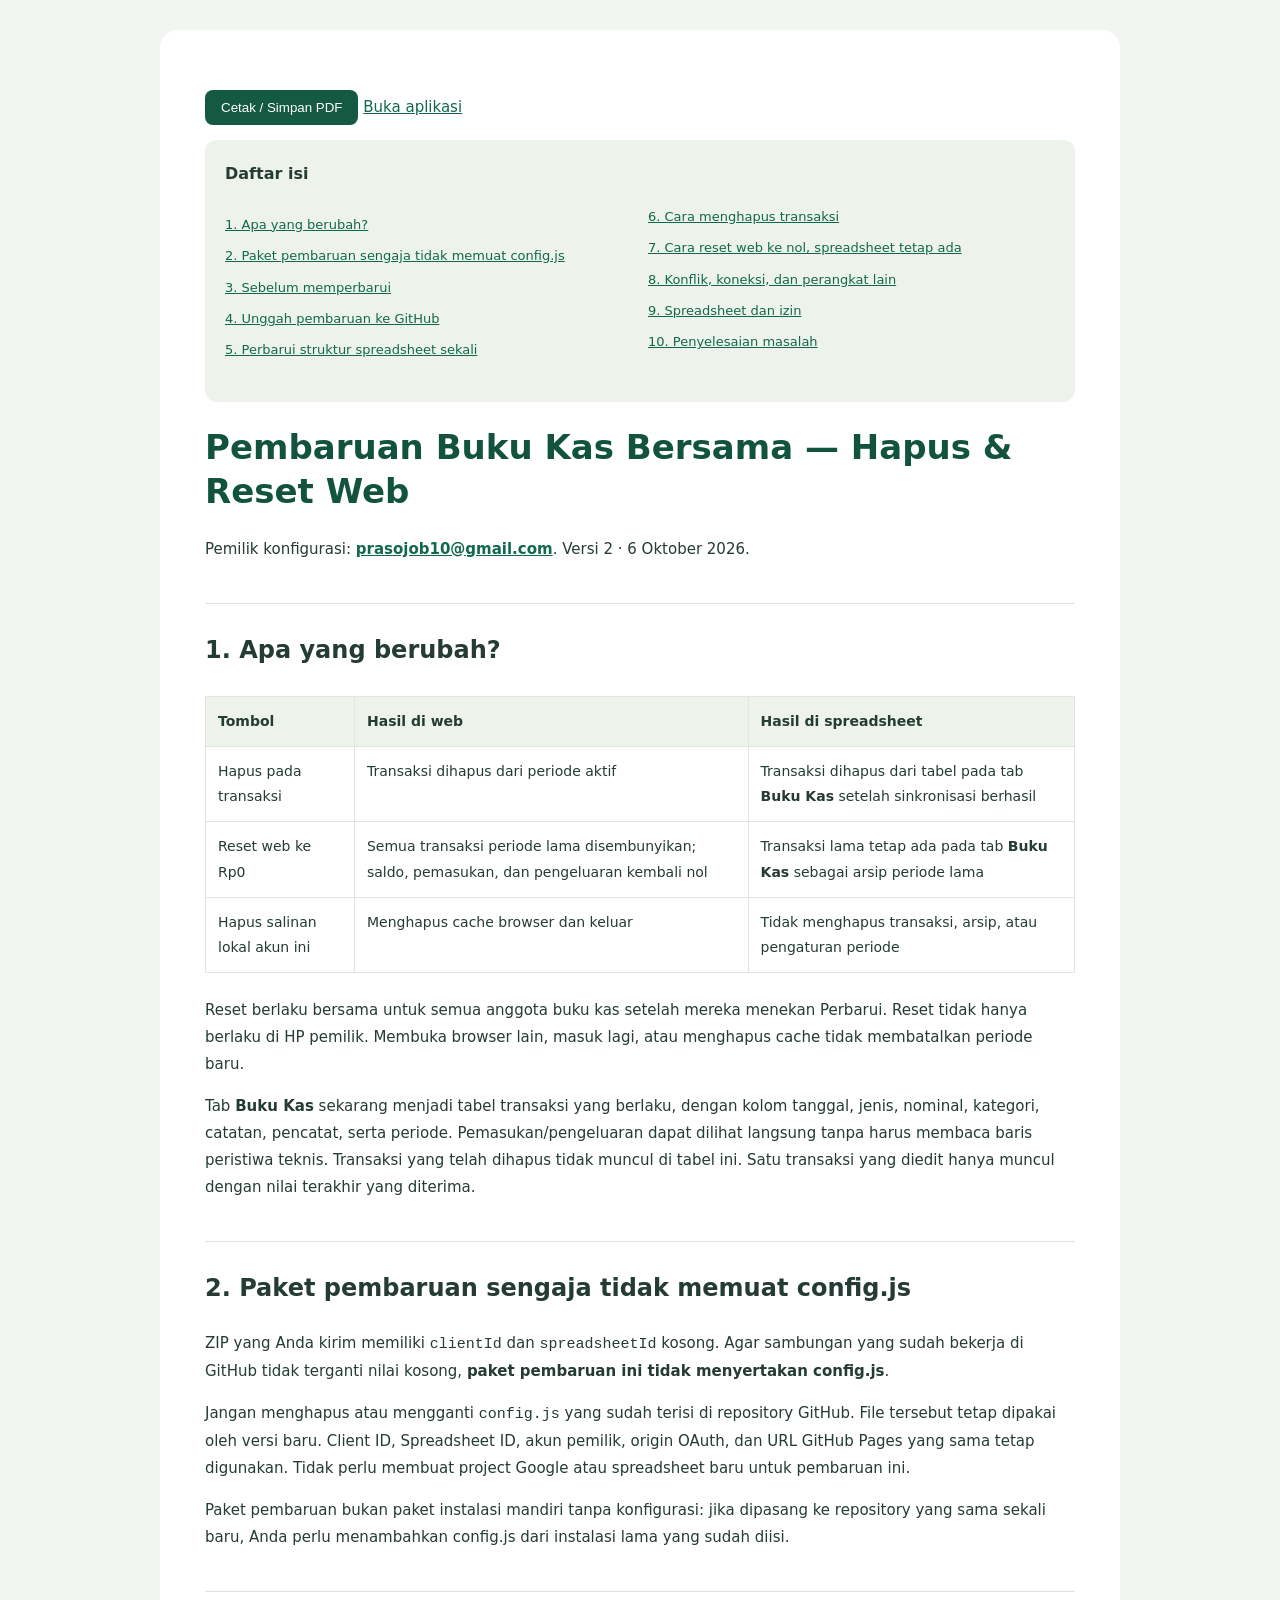
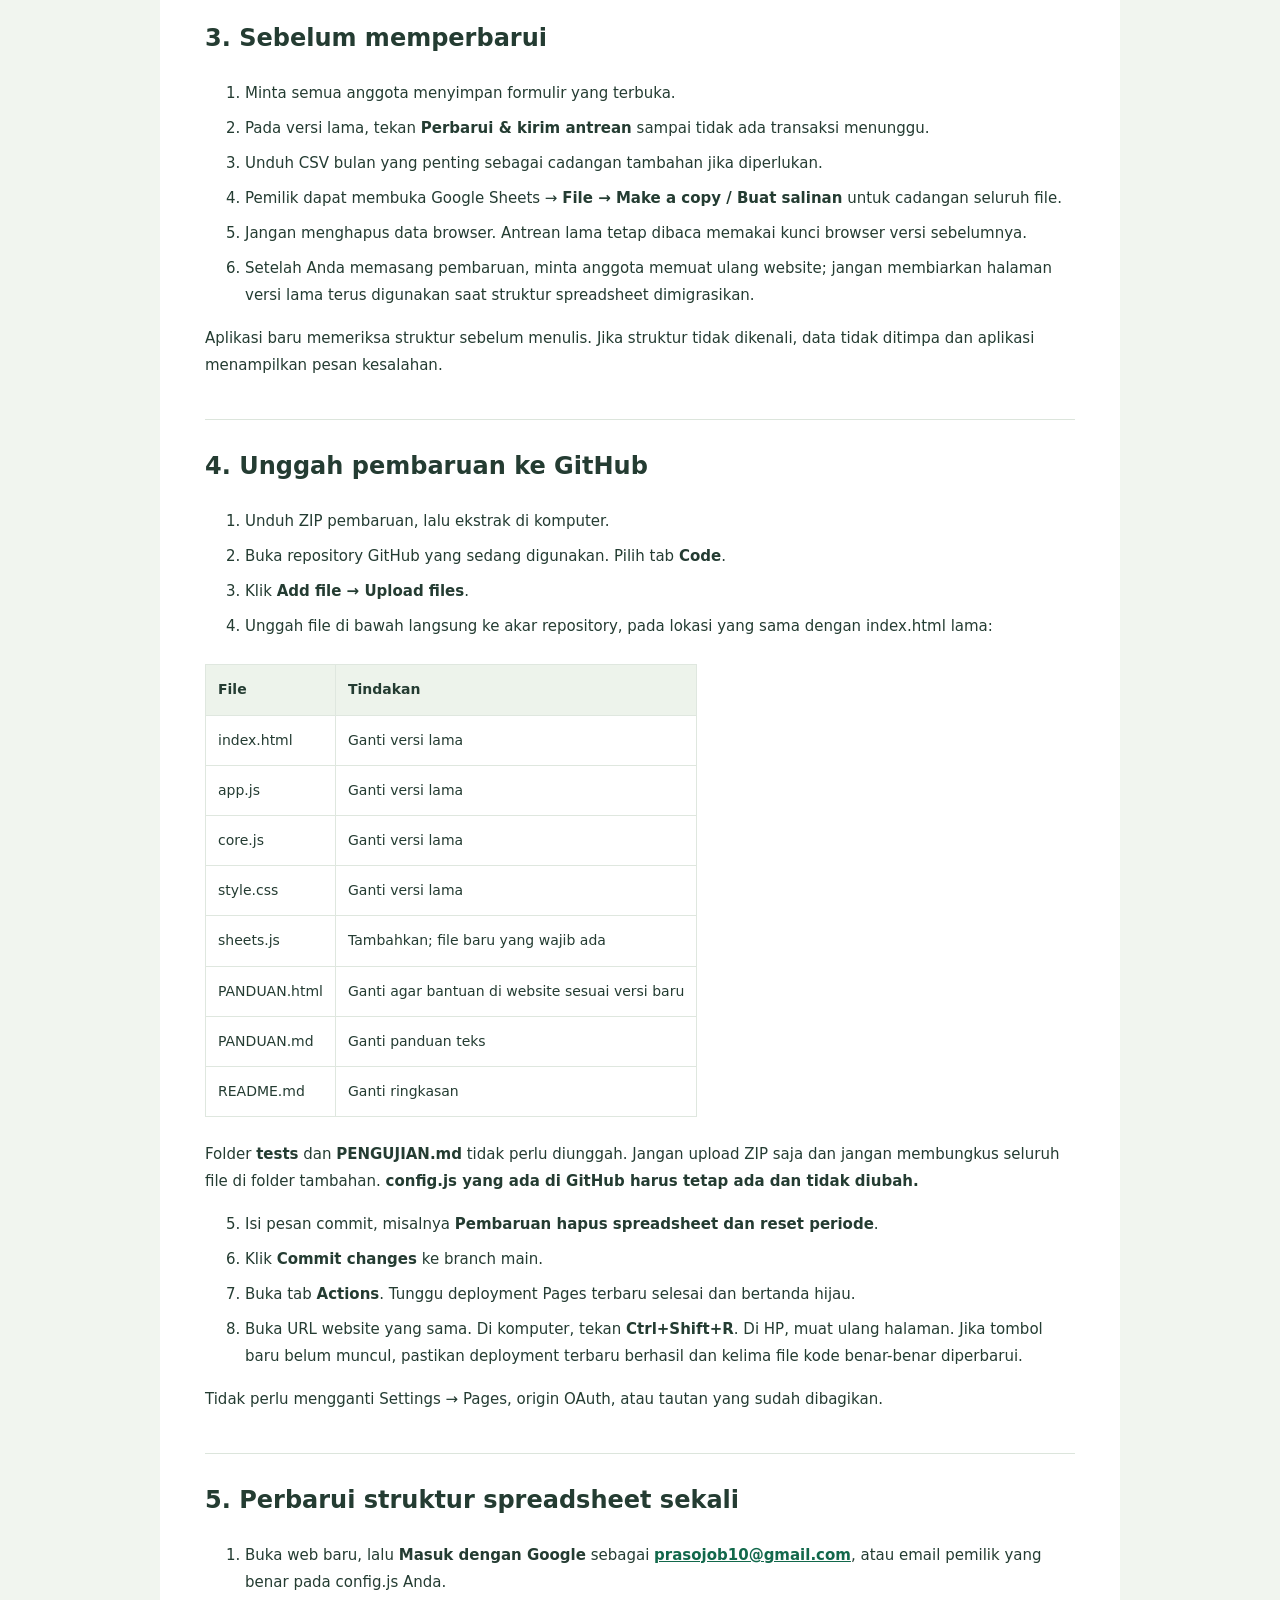
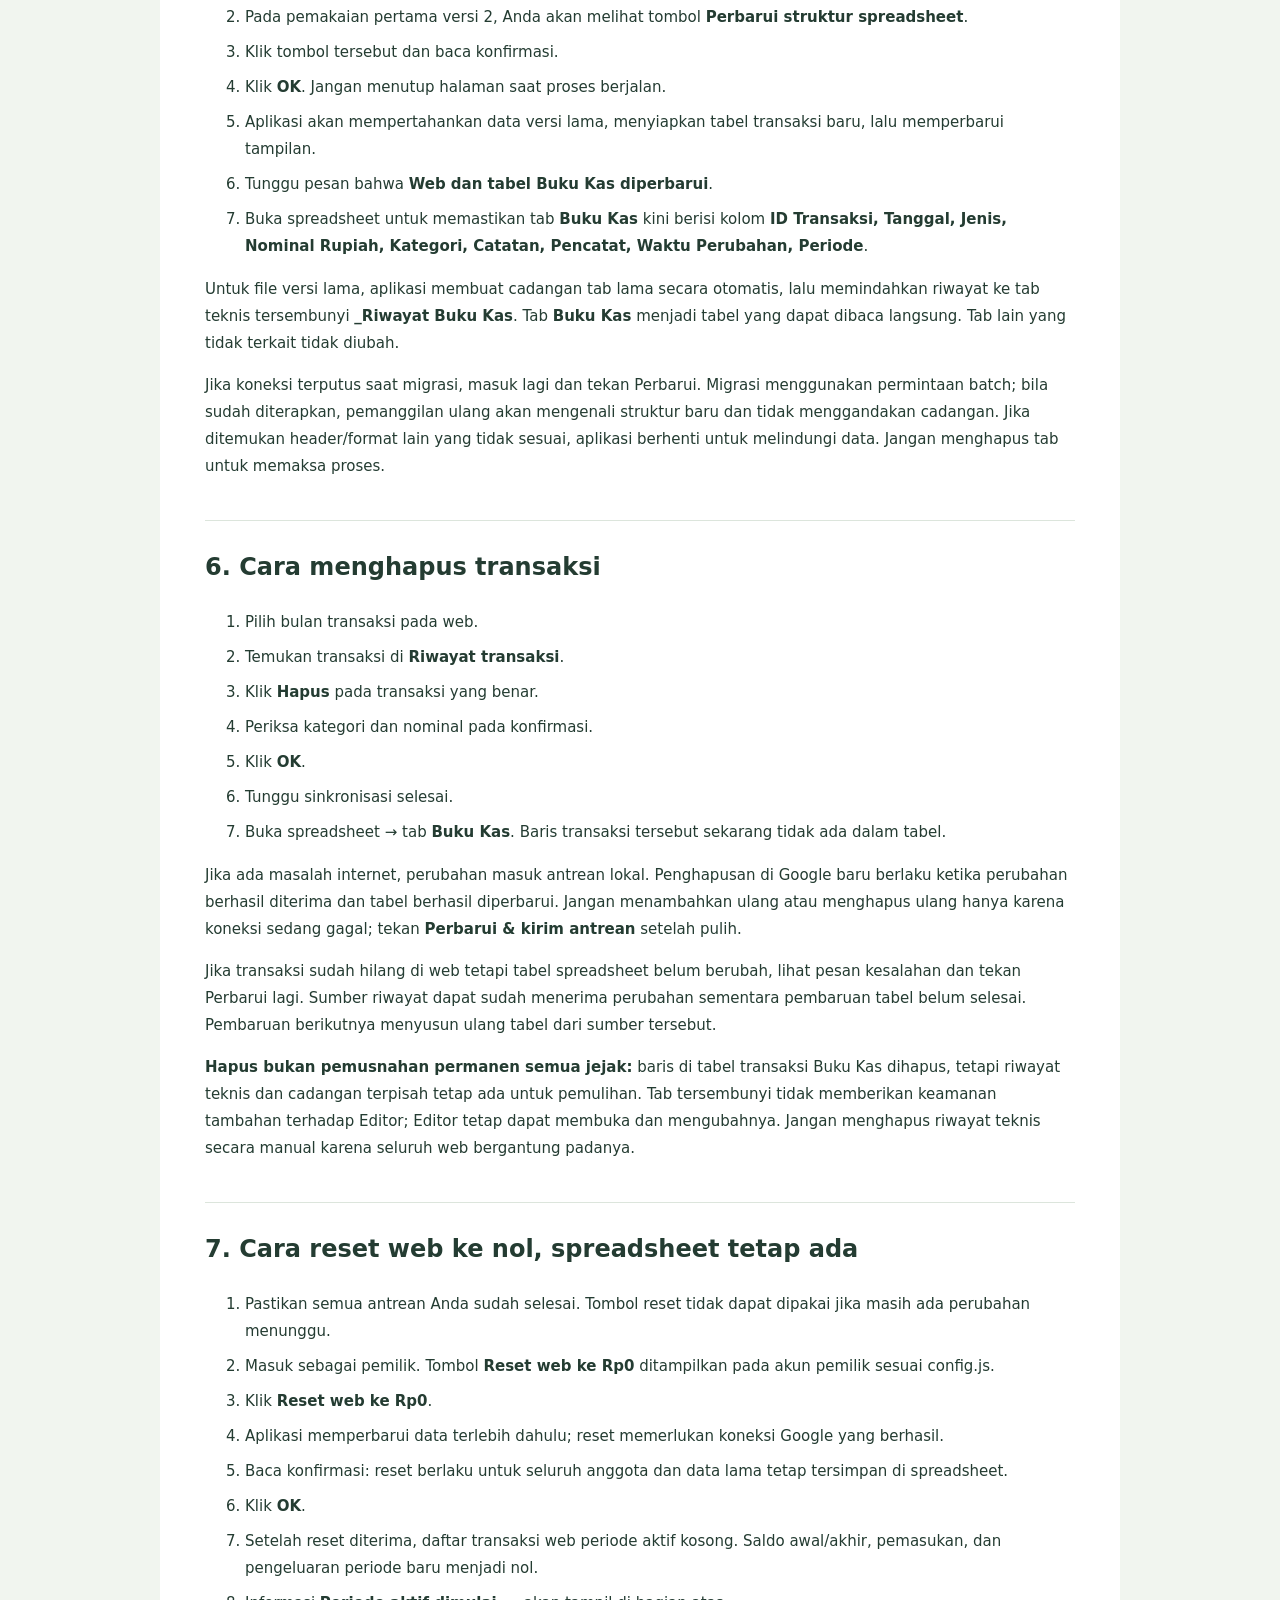
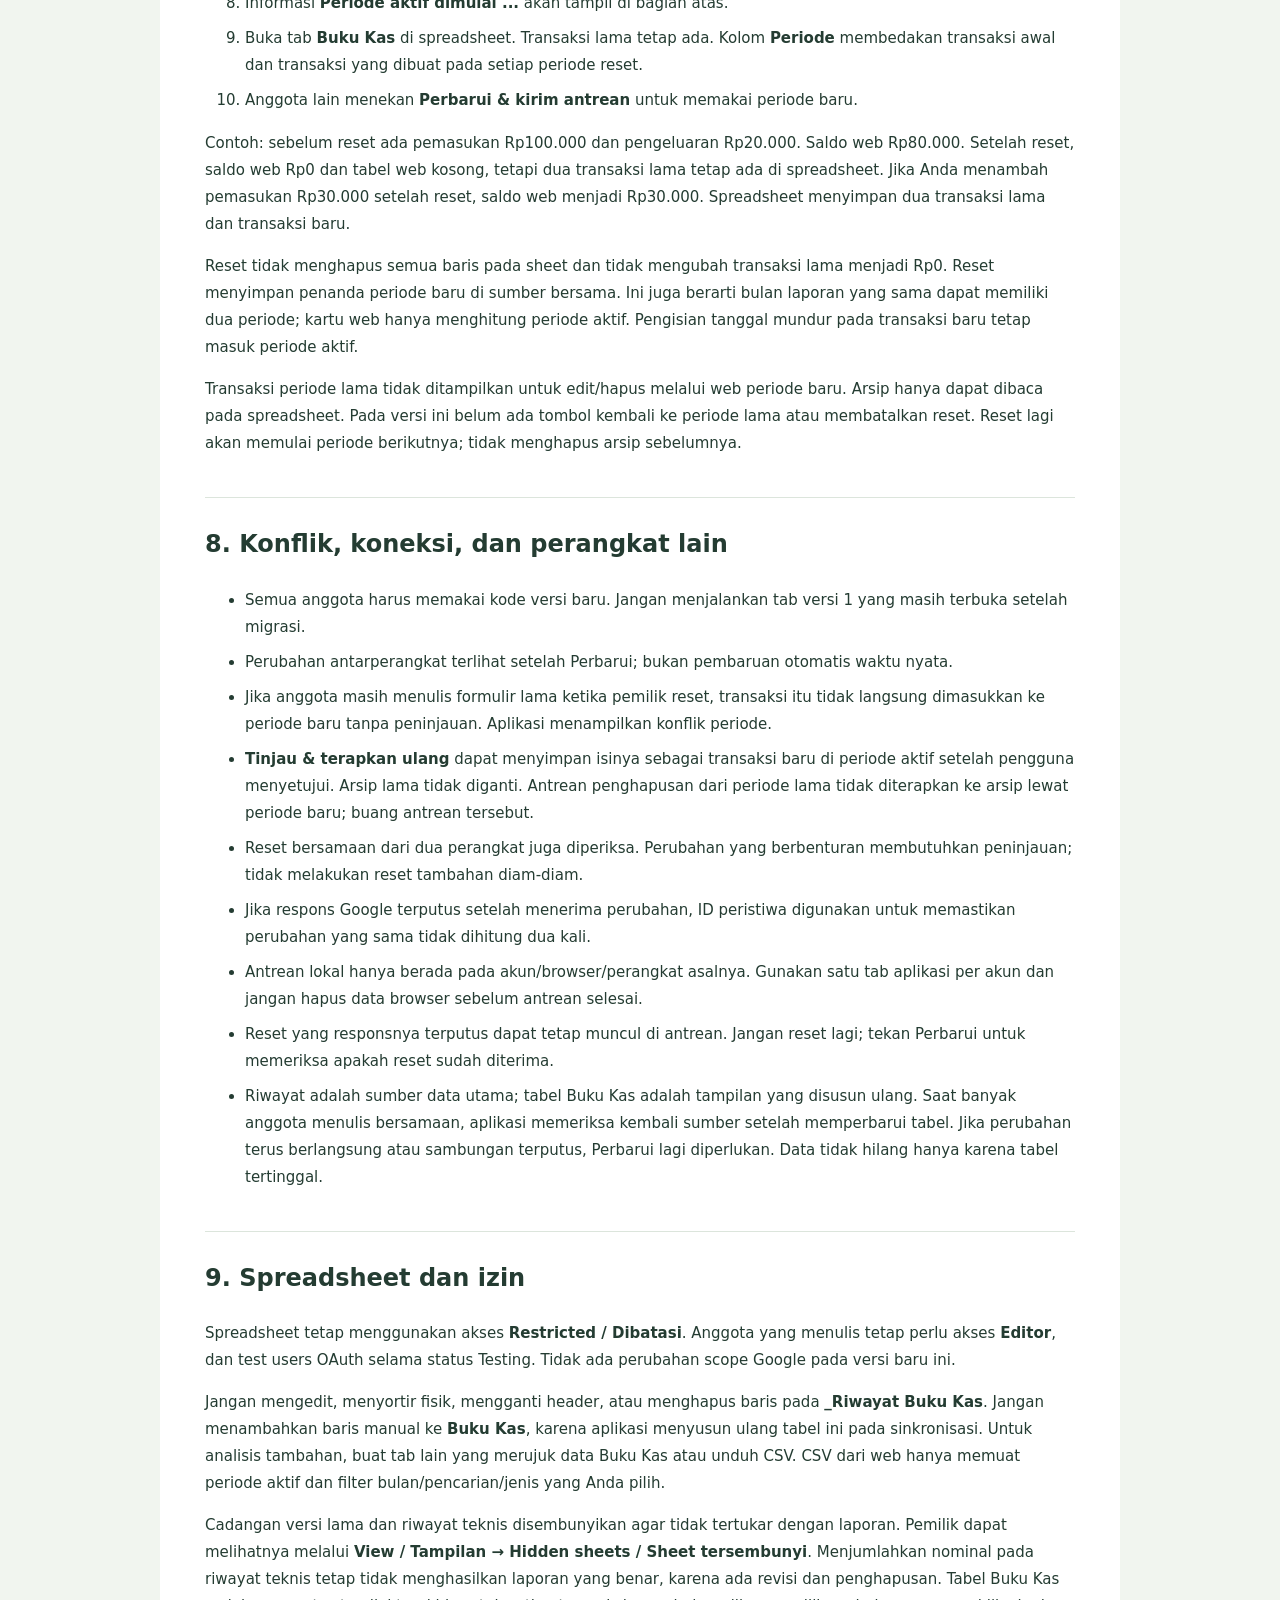
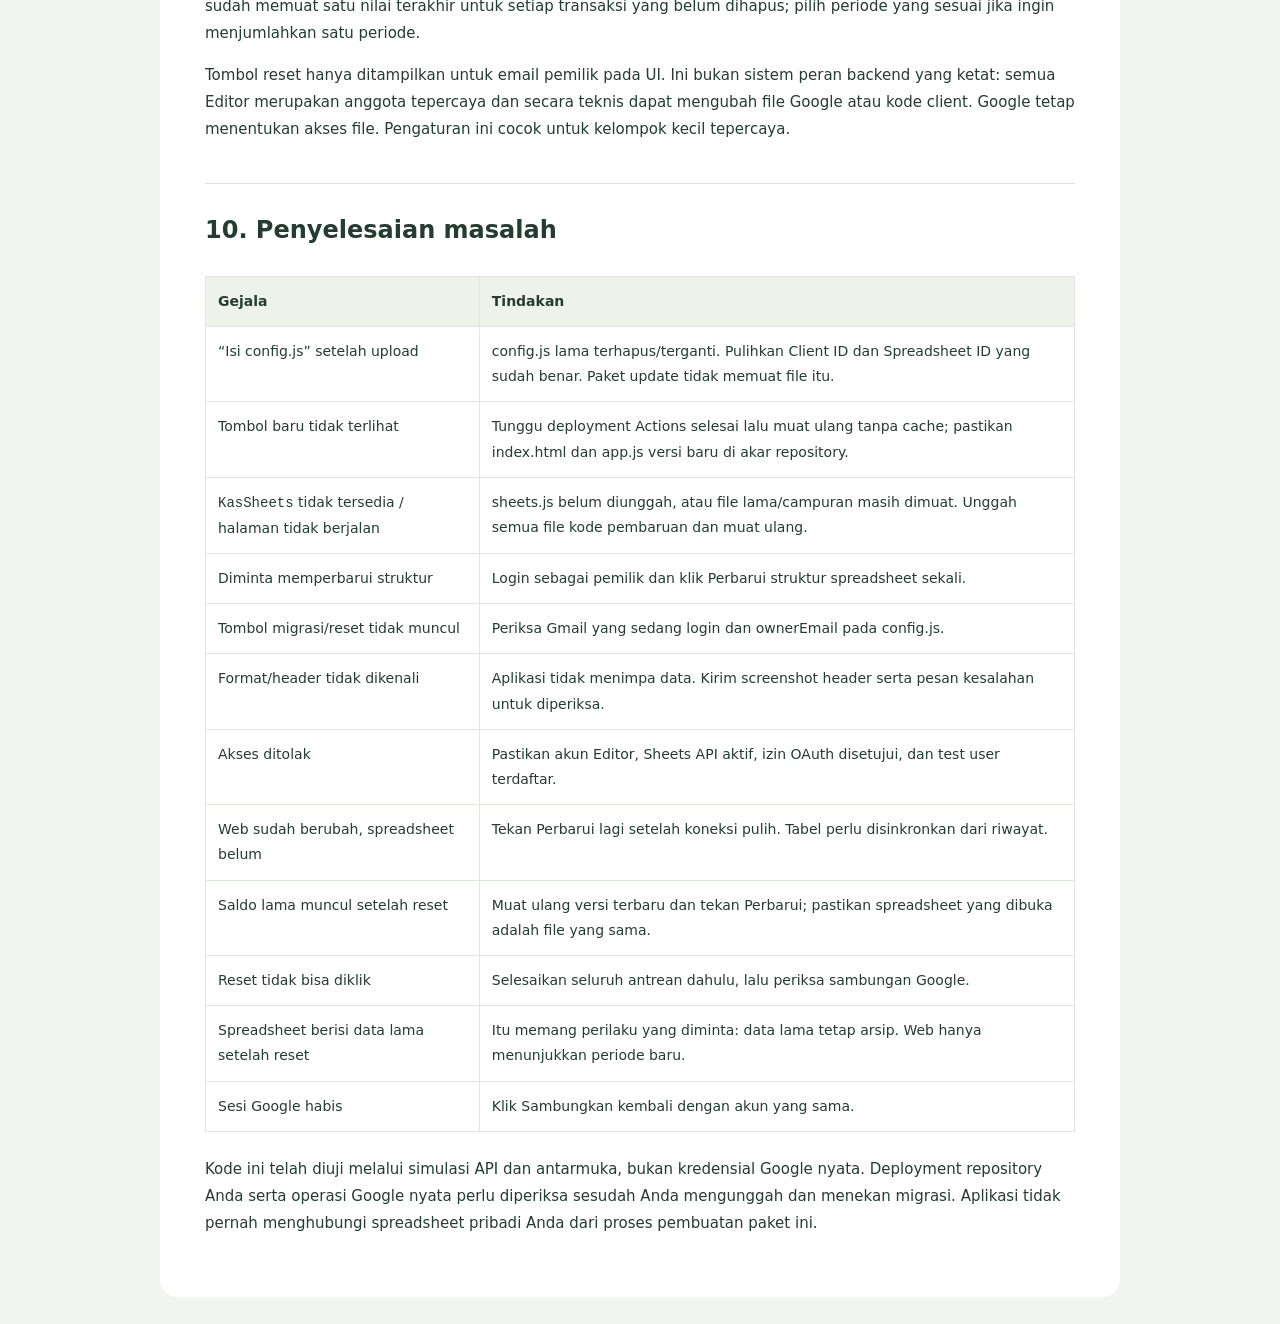
==== commit 51b4529b: "Add files via upload" ====
--- a/PANDUAN.html
+++ b/PANDUAN.html
@@ -1,430 +1,215 @@
-<!doctype html><html lang="id"><head><meta charset="utf-8"><meta name="viewport" content="width=device-width,initial-scale=1"><title>Panduan Buku Kas — GitHub Pages</title><style>*{box-sizing:border-box}html{scroll-behavior:smooth}body{font-family:system-ui,sans-serif;background:#f1f5ef;color:#243c32;margin:0;line-height:1.8}main{max-width:960px;margin:30px auto;background:white;padding:50px;border-radius:18px}h1{font-size:38px;line-height:1.2;letter-spacing:-1.4px;color:#12533d}h2{font-size:25px;line-height:1.4;border-top:1px solid #dce5dc;margin-top:48px;padding-top:28px;scroll-margin-top:20px}a{color:#12684b}p,li{font-size:15px}li{margin:8px 0}pre{padding:18px;background:#edf3ec;white-space:pre-wrap;overflow-wrap:anywhere;border-radius:10px;font-size:13px}code{font-size:.9em;overflow-wrap:anywhere}table{display:block;overflow:auto;border-collapse:collapse;width:100%;margin:24px 0;font-size:14px}td,th{padding:12px;border:1px solid #dfe7df;vertical-align:top;text-align:left}th{background:#edf3eb}nav{padding:20px 28px;background:#f0f5ec;border-radius:12px;margin:25px 0}nav ol{columns:2;padding:0;list-style:none}nav a{text-decoration:none}nav li{font-size:13px;break-inside:avoid}.top{font-size:12px;color:#648271;letter-spacing:2px}button{padding:10px 16px;color:white;background:#145a42;border:0;border-radius:8px;cursor:pointer}footer{margin-top:35px;color:#788c7e;font-size:12px}@media(max-width:700px){main{margin:0;padding:24px;border-radius:0}h1{font-size:30px}h2{font-size:22px}nav ol{columns:1}}@media print{body{background:white}main{margin:0;max-width:none;padding:0}button,nav{display:none}h2{break-after:avoid}pre,table{break-inside:avoid}a{color:inherit;text-decoration:none}}</style></head><body><main><div class="top">BUKU KAS BERSAMA · GITHUB PAGES</div><p><button onclick="window.print()">Cetak / Simpan sebagai PDF</button> <a href="index.html">Buka aplikasi</a></p><nav><strong>Daftar isi</strong><ol><li><a href="#bagian-1">1. Hasil yang akan Anda dapatkan</a></li><li><a href="#bagian-2">2. Pahami tempat penyimpanan dan izin</a></li><li><a href="#bagian-3">3. Siapkan bahan sebelum mulai</a></li><li><a href="#bagian-4">4. Buat spreadsheet milik akun yang benar</a></li><li><a href="#bagian-5">5. Buat repository GitHub dan unggah file</a></li><li><a href="#bagian-6">6. Aktifkan GitHub Pages</a></li><li><a href="#bagian-7">7. Buat project Google Cloud</a></li><li><a href="#bagian-8">8. Aktifkan Google Sheets API</a></li><li><a href="#bagian-9">9. Buka Google Auth Platform dan atur aplikasi</a></li><li><a href="#bagian-10">10. Buat OAuth Client ID untuk alamat GitHub</a></li><li><a href="#bagian-11">11. Isi config.js melalui GitHub</a></li><li><a href="#bagian-12">12. Login pertama dan siapkan tab data</a></li><li><a href="#bagian-13">13. Tambahkan anggota dengan Gmail lain</a></li><li><a href="#bagian-14">14. Pemakaian sehari-hari</a></li><li><a href="#bagian-15">15. Jika internet atau Google sedang bermasalah</a></li><li><a href="#bagian-16">16. Mengapa spreadsheet berisi riwayat, bukan hanya satu baris per transaksi?</a></li><li><a href="#bagian-17">17. Penyelesaian masalah</a></li><li><a href="#bagian-18">18. Daftar pemeriksaan akhir</a></li><li><a href="#bagian-19">19. Batas versi ini dan pengembangan berikutnya</a></li><li><a href="#bagian-20">20. Rujukan resmi</a></li></ol></nav><h1>Buku Kas Bersama — panduan dari nol</h1>
-<p><strong>Pemilik yang digunakan: <a href="mailto:prasojob10@gmail.com">prasojob10@gmail.com</a></strong><br>Versi: GitHub Pages + Google Sheets API · 3 Oktober 2026</p>
-<p>Paket ini berisi website HTML, CSS, dan JavaScript yang dapat diunggah langsung ke GitHub. Tidak perlu menjalankan npm, membeli domain, atau menyewa server. Anda tetap perlu melakukan pengaturan Google dan GitHub sekali agar login serta penyimpanan dapat bekerja.</p>
-<p><strong>Status paket:</strong> kode siap dikonfigurasi. Situs belum diterbitkan ke akun GitHub Anda. Dua nilai di <code>config.js</code> masih kosong karena Client ID Google yang baru dan ID spreadsheet Anda belum diberikan. Pengujian lokal menggunakan simulasi layanan Google; keberhasilan login pada akun nyata harus diperiksa setelah langkah pemasangan selesai.</p>
-<h2 id="bagian-1">1. Hasil yang akan Anda dapatkan</h2>
-<ul>
-<li>Website responsif untuk HP, tablet, dan komputer.</li>
-<li>Masuk memakai akun Google; anggota tidak membutuhkan akun ChatGPT ataupun akun GitHub untuk menggunakan website.</li>
-<li>Tambah, edit, dan hapus pemasukan/pengeluaran dengan tanggal, nominal rupiah, kategori, serta catatan.</li>
-<li>Laporan bulanan: saldo awal, pemasukan, pengeluaran, saldo akhir.</li>
-<li>Pencarian, filter jenis, dan unduhan CSV sesuai filter aktif.</li>
-<li>Data bersama disimpan pada spreadsheet milik <code>prasojob10@gmail.com</code>.</li>
-<li>Antrean di browser jika penyimpanan ke Google gagal. Antrean dikirim saat Anda menekan <strong>Perbarui &amp; kirim antrean</strong>.</li>
-<li>Pemeriksaan benturan perubahan apabila anggota mengedit transaksi yang sama.</li>
-</ul>
-<p>Alamat akhirnya berbentuk <strong><a href="https://USERNAME.github.io/buku-kas/">https://USERNAME.github.io/buku-kas/</a></strong>. <code>USERNAME</code> adalah nama pengguna GitHub Anda; bukan alamat Gmail dan belum tentu <code>prasojob10</code>. Semua contoh USERNAME dalam panduan harus diganti dengan nama yang benar.</p>
-<p>GitHub Pages tersedia untuk repositori publik di paket GitHub Free. Pemakaian standar Sheets API saat panduan ini dibuat tidak dikenakan biaya tambahan dalam kuota standar. Kebijakan layanan dapat berubah; dokumentasi Google menyebut rencana biaya untuk penggunaan yang melampaui kuota pada 2026. Paket ini tidak membutuhkan layanan Cloud berbayar atau peningkatan kuota. Akses tetap bergantung pada internet, ketersediaan GitHub/Google, dan kuota layanan; bukan jaminan aktif tanpa gangguan.</p>
-<h2 id="bagian-2">2. Pahami tempat penyimpanan dan izin</h2>
+<!doctype html><html lang="id"><head><meta charset="utf-8"><meta name="viewport" content="width=device-width,initial-scale=1"><title>Panduan Pembaruan Buku Kas v2</title><style>*{box-sizing:border-box}body{font-family:system-ui,sans-serif;background:#f1f5ef;color:#243c32;margin:0;line-height:1.8}main{max-width:960px;margin:30px auto;background:white;padding:45px;border-radius:18px}h1{font-size:34px;line-height:1.3;color:#12533d}h2{font-size:24px;border-top:1px solid #dce5dc;margin-top:40px;padding-top:25px}a{color:#12684b}p,li{font-size:15px}li{margin:8px 0}pre{padding:18px;background:#edf3ec;white-space:pre-wrap;border-radius:10px;font-size:13px}code{overflow-wrap:anywhere}table{display:block;overflow:auto;border-collapse:collapse;width:100%;margin:24px 0;font-size:14px}td,th{padding:12px;border:1px solid #dfe7df;vertical-align:top;text-align:left}th,nav{background:#edf3eb}nav{padding:20px;border-radius:12px}nav ol{columns:2;list-style:none;padding:0}nav li{font-size:13px;break-inside:avoid}button{padding:10px 16px;color:white;background:#145a42;border:0;border-radius:8px;cursor:pointer}@media(max-width:700px){main{margin:0;padding:24px;border-radius:0}h1{font-size:28px}nav ol{columns:1}}@media print{body{background:white}main{margin:0;max-width:none;padding:0}button,nav{display:none}h2{break-after:avoid}}</style></head><body><main><p><button onclick="window.print()">Cetak / Simpan PDF</button> <a href="index.html">Buka aplikasi</a></p><nav><strong>Daftar isi</strong><ol><li><a href="#bagian-1">1. Apa yang berubah?</a></li><li><a href="#bagian-2">2. Paket pembaruan sengaja tidak memuat config.js</a></li><li><a href="#bagian-3">3. Sebelum memperbarui</a></li><li><a href="#bagian-4">4. Unggah pembaruan ke GitHub</a></li><li><a href="#bagian-5">5. Perbarui struktur spreadsheet sekali</a></li><li><a href="#bagian-6">6. Cara menghapus transaksi</a></li><li><a href="#bagian-7">7. Cara reset web ke nol, spreadsheet tetap ada</a></li><li><a href="#bagian-8">8. Konflik, koneksi, dan perangkat lain</a></li><li><a href="#bagian-9">9. Spreadsheet dan izin</a></li><li><a href="#bagian-10">10. Penyelesaian masalah</a></li></ol></nav><h1>Pembaruan Buku Kas Bersama — Hapus &amp; Reset Web</h1>
+<p>Pemilik konfigurasi: <strong><a href="mailto:prasojob10@gmail.com">prasojob10@gmail.com</a></strong>. Versi 2 · 6 Oktober 2026.</p>
+<h2 id="bagian-1">1. Apa yang berubah?</h2>
 <table>
 <thead>
 <tr>
-<th>Bagian</th>
-<th>Fungsinya</th>
-<th>Siapa yang dapat melihat</th>
+<th>Tombol</th>
+<th>Hasil di web</th>
+<th>Hasil di spreadsheet</th>
 </tr>
 </thead>
 <tbody><tr>
-<td>GitHub repository publik</td>
-<td>Menyimpan kode website</td>
-<td>Semua orang</td>
-</tr>
-<tr>
-<td>GitHub Pages</td>
-<td>Menampilkan website melalui HTTPS</td>
-<td>Semua orang dapat membuka halaman login</td>
-</tr>
-<tr>
-<td>Google OAuth</td>
-<td>Meminta login dan izin Google Sheets</td>
-<td>Setiap anggota memakai akunnya sendiri</td>
-</tr>
-<tr>
-<td>Google Sheets</td>
-<td>Menyimpan riwayat perubahan transaksi</td>
-<td>Pemilik dan akun yang memperoleh izin dari Google</td>
-</tr>
-<tr>
-<td>Penyimpanan browser</td>
-<td>Cache serta antrean belum terkirim</td>
-<td>Tersimpan pada perangkat/browser yang dipakai</td>
+<td>Hapus pada transaksi</td>
+<td>Transaksi dihapus dari periode aktif</td>
+<td>Transaksi dihapus dari tabel pada tab <strong>Buku Kas</strong> setelah sinkronisasi berhasil</td>
+</tr>
+<tr>
+<td>Reset web ke Rp0</td>
+<td>Semua transaksi periode lama disembunyikan; saldo, pemasukan, dan pengeluaran kembali nol</td>
+<td>Transaksi lama tetap ada pada tab <strong>Buku Kas</strong> sebagai arsip periode lama</td>
+</tr>
+<tr>
+<td>Hapus salinan lokal akun ini</td>
+<td>Menghapus cache browser dan keluar</td>
+<td>Tidak menghapus transaksi, arsip, atau pengaturan periode</td>
 </tr>
 </tbody></table>
-<p><strong>Publik pada GitHub tidak berarti spreadsheet harus publik.</strong> Pada Google Sheets, biarkan <strong>General access / Akses umum = Restricted / Dibatasi</strong>. Tidak perlu memilih “Anyone with the link”.</p>
-<p>Login dan izin file adalah dua hal berbeda: seseorang dapat berhasil memilih akun Google tetapi tetap ditolak oleh spreadsheet jika belum dibagikan kepadanya. Setiap anggota yang ingin menulis perlu izin <strong>Editor</strong>.</p>
-<p>Tidak ada password aplikasi bersama. Tidak ada kunci sambungan, Apps Script, deployment <code>/exec</code>, iframe, ataupun Client Secret dalam versi ini. <code>ownerEmail</code> hanya menentukan label dan tombol bantuan awal; keamanan file tetap ditegakkan oleh Google Sheets, bukan menyembunyikan alamat email di JavaScript.</p>
-<h2 id="bagian-3">3. Siapkan bahan sebelum mulai</h2>
-<ol>
-<li>Akun Google <strong><a href="mailto:prasojob10@gmail.com">prasojob10@gmail.com</a></strong>, dengan akses masuk yang aktif.</li>
-<li>Akun GitHub. Jika belum ada, daftar melalui <a href="https://github.com/">github.com</a>.</li>
-<li>ZIP paket website ini, kemudian ekstrak. Mengunggah file ZIP saja tidak akan membuat situs berjalan.</li>
-<li>Browser Chrome, Edge, Firefox, atau Safari versi modern. Laptop lebih mudah untuk pengaturan awal; pemakaian hariannya bisa di HP.</li>
-<li>Tempat mencatat tiga nilai: <strong>GitHub username</strong>, <strong>Spreadsheet ID</strong>, dan <strong>Google OAuth Client ID</strong>.</li>
-</ol>
-<p>Pastikan akun Google pada pojok kanan atas memang <code>prasojob10@gmail.com</code> saat membuat spreadsheet dan project. Jangan memakai akun pemilik lama dari panduan sebelumnya.</p>
-<h2 id="bagian-4">4. Buat spreadsheet milik akun yang benar</h2>
-<ol>
-<li>Buka <a href="https://sheets.google.com/">Google Sheets</a>.</li>
-<li>Klik foto profil kanan atas. Pilih <strong><a href="mailto:prasojob10@gmail.com">prasojob10@gmail.com</a></strong>.</li>
-<li>Klik <strong>Blank / Kosong</strong> untuk membuat spreadsheet baru.</li>
-<li>Ubah nama menjadi <strong>Buku Kas Bersama</strong>.</li>
-<li>Biarkan tab pertama kosong. Aplikasi akan membuat tab khusus bernama <strong>Buku Kas</strong> pada tahap pengujian.</li>
-<li>Perhatikan URL di bilah alamat. Bentuknya seperti:</li>
-</ol>
-<pre><code class="language-text">https://docs.google.com/spreadsheets/d/ID_SPREADSHEET_ANDA/edit#gid=0
-</code></pre>
-<ol start="7">
-<li>Salin hanya bagian <code>ID_SPREADSHEET_ANDA</code>, yaitu teks setelah <code>/d/</code> dan sebelum <code>/edit</code>. Jangan sertakan <code>/edit</code>, <code>#gid=0</code>, spasi, atau seluruh URL.</li>
-<li>Klik <strong>Share / Bagikan</strong> dan pastikan <strong>General access = Restricted</strong>. Pemilik yang tercantum harus akun yang Anda maksud.</li>
-</ol>
-<p>Mengganti email pada <code>config.js</code> tidak memindahkan kepemilikan spreadsheet. Karena itu membuat file baru dari akun yang benar adalah langkah paling jelas.</p>
-<h2 id="bagian-5">5. Buat repository GitHub dan unggah file</h2>
-<ol>
-<li>Masuk ke <a href="https://github.com/">GitHub</a>.</li>
-<li>Klik tanda <strong>+</strong> di kanan atas → <strong>New repository</strong>.</li>
-<li>Isi <strong>Repository name</strong> dengan <code>buku-kas</code>.</li>
-<li>Pilih <strong>Public</strong> agar dapat menggunakan GitHub Pages pada akun Free.</li>
-<li>Aktifkan <strong>Add a README file</strong>, lalu klik <strong>Create repository</strong>.</li>
-<li>Pada halaman repository, klik <strong>Add file → Upload files</strong>.</li>
-<li>Dari folder ZIP yang sudah diekstrak, unggah file berikut <strong>langsung ke akar repository</strong>, bukan di dalam folder pembungkus:</li>
+<p>Reset berlaku bersama untuk semua anggota buku kas setelah mereka menekan Perbarui. Reset tidak hanya berlaku di HP pemilik. Membuka browser lain, masuk lagi, atau menghapus cache tidak membatalkan periode baru.</p>
+<p>Tab <strong>Buku Kas</strong> sekarang menjadi tabel transaksi yang berlaku, dengan kolom tanggal, jenis, nominal, kategori, catatan, pencatat, serta periode. Pemasukan/pengeluaran dapat dilihat langsung tanpa harus membaca baris peristiwa teknis. Transaksi yang telah dihapus tidak muncul di tabel ini. Satu transaksi yang diedit hanya muncul dengan nilai terakhir yang diterima.</p>
+<h2 id="bagian-2">2. Paket pembaruan sengaja tidak memuat config.js</h2>
+<p>ZIP yang Anda kirim memiliki <code>clientId</code> dan <code>spreadsheetId</code> kosong. Agar sambungan yang sudah bekerja di GitHub tidak terganti nilai kosong, <strong>paket pembaruan ini tidak menyertakan config.js</strong>.</p>
+<p>Jangan menghapus atau mengganti <code>config.js</code> yang sudah terisi di repository GitHub. File tersebut tetap dipakai oleh versi baru. Client ID, Spreadsheet ID, akun pemilik, origin OAuth, dan URL GitHub Pages yang sama tetap digunakan. Tidak perlu membuat project Google atau spreadsheet baru untuk pembaruan ini.</p>
+<p>Paket pembaruan bukan paket instalasi mandiri tanpa konfigurasi: jika dipasang ke repository yang sama sekali baru, Anda perlu menambahkan config.js dari instalasi lama yang sudah diisi.</p>
+<h2 id="bagian-3">3. Sebelum memperbarui</h2>
+<ol>
+<li>Minta semua anggota menyimpan formulir yang terbuka.</li>
+<li>Pada versi lama, tekan <strong>Perbarui &amp; kirim antrean</strong> sampai tidak ada transaksi menunggu.</li>
+<li>Unduh CSV bulan yang penting sebagai cadangan tambahan jika diperlukan.</li>
+<li>Pemilik dapat membuka Google Sheets → <strong>File → Make a copy / Buat salinan</strong> untuk cadangan seluruh file.</li>
+<li>Jangan menghapus data browser. Antrean lama tetap dibaca memakai kunci browser versi sebelumnya.</li>
+<li>Setelah Anda memasang pembaruan, minta anggota memuat ulang website; jangan membiarkan halaman versi lama terus digunakan saat struktur spreadsheet dimigrasikan.</li>
+</ol>
+<p>Aplikasi baru memeriksa struktur sebelum menulis. Jika struktur tidak dikenali, data tidak ditimpa dan aplikasi menampilkan pesan kesalahan.</p>
+<h2 id="bagian-4">4. Unggah pembaruan ke GitHub</h2>
+<ol>
+<li>Unduh ZIP pembaruan, lalu ekstrak di komputer.</li>
+<li>Buka repository GitHub yang sedang digunakan. Pilih tab <strong>Code</strong>.</li>
+<li>Klik <strong>Add file → Upload files</strong>.</li>
+<li>Unggah file di bawah langsung ke akar repository, pada lokasi yang sama dengan index.html lama:</li>
 </ol>
 <table>
 <thead>
 <tr>
 <th>File</th>
-<th>Kegunaan</th>
+<th>Tindakan</th>
 </tr>
 </thead>
 <tbody><tr>
-<td><code>index.html</code></td>
-<td>Halaman utama</td>
-</tr>
-<tr>
-<td><code>style.css</code></td>
-<td>Tampilan desktop dan HP</td>
-</tr>
-<tr>
-<td><code>app.js</code></td>
-<td>Login, sambungan Google, dan interaksi aplikasi</td>
-</tr>
-<tr>
-<td><code>core.js</code></td>
-<td>Validasi, penghitungan, dan pengolahan riwayat</td>
-</tr>
-<tr>
-<td><code>config.js</code></td>
-<td>Dua pengaturan yang harus diisi</td>
-</tr>
-<tr>
-<td><code>PANDUAN.html</code></td>
-<td>Panduan yang dapat dibuka dari website</td>
-</tr>
-<tr>
-<td><code>PANDUAN.md</code></td>
-<td>Panduan versi teks untuk dibaca di GitHub</td>
-</tr>
-<tr>
-<td><code>README.md</code></td>
-<td>Ringkasan project</td>
-</tr>
-<tr>
-<td><code>.nojekyll</code></td>
-<td>Memastikan file statis disajikan langsung; jika tidak terlihat, file ini tidak wajib untuk struktur sederhana ini</td>
+<td>index.html</td>
+<td>Ganti versi lama</td>
+</tr>
+<tr>
+<td>app.js</td>
+<td>Ganti versi lama</td>
+</tr>
+<tr>
+<td>core.js</td>
+<td>Ganti versi lama</td>
+</tr>
+<tr>
+<td>style.css</td>
+<td>Ganti versi lama</td>
+</tr>
+<tr>
+<td>sheets.js</td>
+<td>Tambahkan; file baru yang wajib ada</td>
+</tr>
+<tr>
+<td>PANDUAN.html</td>
+<td>Ganti agar bantuan di website sesuai versi baru</td>
+</tr>
+<tr>
+<td>PANDUAN.md</td>
+<td>Ganti panduan teks</td>
+</tr>
+<tr>
+<td>README.md</td>
+<td>Ganti ringkasan</td>
 </tr>
 </tbody></table>
-<ol start="8">
-<li>Isi pesan commit, misalnya <code>Tambahkan website buku kas</code>, lalu klik <strong>Commit changes</strong>.</li>
-<li>Pastikan pada tab <strong>Code</strong> Anda langsung melihat <code>index.html</code>. Jika yang terlihat hanya folder <code>buku-kas-github-baru</code>, pindahkan/upload ulang <strong>isi foldernya</strong> ke akar repository.</li>
-</ol>
-<p>Folder <code>tests</code> dan gambar <code>preview</code> bukan kebutuhan website. Tidak perlu mengunggahnya. Jangan mengunggah CSV berisi data keuangan asli, token akses, password, Client Secret, atau berkas kredensial Google ke repository publik.</p>
-<h2 id="bagian-6">6. Aktifkan GitHub Pages</h2>
-<ol>
-<li>Di repository <strong>buku-kas</strong>, buka <strong>Settings</strong>.</li>
-<li>Pada menu samping, buka <strong>Pages</strong> di bagian <strong>Code and automation</strong>.</li>
-<li>Di <strong>Build and deployment</strong>, atur <strong>Source = Deploy from a branch</strong>.</li>
-<li>Pilih <strong>Branch = main</strong> dan folder <strong>/(root)</strong>.</li>
-<li>Klik <strong>Save</strong>.</li>
-<li>Tunggu proses penerbitan selesai. Buka tab <strong>Actions</strong> jika ingin melihat status prosesnya. Waktu penerbitan bisa beberapa menit.</li>
-<li>Kembali ke <strong>Settings → Pages</strong>, lalu klik <strong>Visit site</strong> ketika alamat situs tersedia.</li>
-<li>Catat alamat yang benar, misalnya <code>https://namaanda.github.io/buku-kas/</code>.</li>
-</ol>
-<p>Pada tahap ini halaman seharusnya tampil tetapi memberi pesan <strong>Belum terhubung</strong>. Ini normal karena pengaturan Google belum diisi. Buka alamat HTTPS dari Pages, bukan file <code>index.html</code> dengan klik ganda dari folder lokal.</p>
-<h2 id="bagian-7">7. Buat project Google Cloud</h2>
-<ol>
-<li>Buka <a href="https://console.cloud.google.com/">Google Cloud Console</a>.</li>
-<li>Pastikan akun kanan atas adalah <strong><a href="mailto:prasojob10@gmail.com">prasojob10@gmail.com</a></strong>.</li>
-<li>Buka pemilih project di bagian atas, di dekat logo Google Cloud.</li>
-<li>Klik <strong>New Project / Project baru</strong>.</li>
-<li>Isi nama project <strong>Buku Kas Bersama</strong>.</li>
-<li>Untuk akun Gmail pribadi, organisasi biasanya <strong>No organization / Tanpa organisasi</strong>.</li>
-<li>Klik <strong>Create</strong>, tunggu selesai, lalu pilih project tersebut dari pemilih project.</li>
-<li>Untuk kebutuhan paket ini, tidak perlu membuat server, mengaktifkan free trial berbayar, atau menambahkan billing untuk layanan lain.</li>
-</ol>
-<p>Project Google Cloud adalah tempat mengatur API dan login. Website tetap dihosting GitHub Pages.</p>
-<h2 id="bagian-8">8. Aktifkan Google Sheets API</h2>
-<ol>
-<li>Pastikan project <strong>Buku Kas Bersama</strong> sedang dipilih.</li>
-<li>Buka menu <strong>APIs &amp; Services → Library</strong>.</li>
-<li>Cari <strong>Google Sheets API</strong>.</li>
-<li>Klik hasil resmi <strong>Google Sheets API</strong>, lalu <strong>Enable / Aktifkan</strong>.</li>
-<li>Jika yang muncul tombol <strong>Manage / Kelola</strong>, API tersebut sudah aktif.</li>
-</ol>
-<p>Anda tidak perlu mengaktifkan Gmail API. Gmail di sini adalah identitas login dan pemilik file, bukan mekanisme pengiriman email. Transaksi masuk ke spreadsheet pada akun tersebut; paket ini tidak mengirim email otomatis.</p>
-<h2 id="bagian-9">9. Buka Google Auth Platform dan atur aplikasi</h2>
-<p><strong>Lokasinya:</strong> buka <a href="https://console.cloud.google.com/auth/overview">Google Auth Platform</a> setelah memilih project yang benar. Bisa juga gunakan kotak pencarian atas Google Cloud dengan kata <strong>Google Auth Platform</strong>. Jika tampilan akun masih lama, menu terkait dapat berada di <strong>APIs &amp; Services → OAuth consent screen</strong>.</p>
-<p>Jika muncul <strong>Get started / Mulai</strong>, klik, lalu isi:</p>
+<p>Folder <strong>tests</strong> dan <strong>PENGUJIAN.md</strong> tidak perlu diunggah. Jangan upload ZIP saja dan jangan membungkus seluruh file di folder tambahan. <strong>config.js yang ada di GitHub harus tetap ada dan tidak diubah.</strong></p>
+<ol start="5">
+<li>Isi pesan commit, misalnya <strong>Pembaruan hapus spreadsheet dan reset periode</strong>.</li>
+<li>Klik <strong>Commit changes</strong> ke branch main.</li>
+<li>Buka tab <strong>Actions</strong>. Tunggu deployment Pages terbaru selesai dan bertanda hijau.</li>
+<li>Buka URL website yang sama. Di komputer, tekan <strong>Ctrl+Shift+R</strong>. Di HP, muat ulang halaman. Jika tombol baru belum muncul, pastikan deployment terbaru berhasil dan kelima file kode benar-benar diperbarui.</li>
+</ol>
+<p>Tidak perlu mengganti Settings → Pages, origin OAuth, atau tautan yang sudah dibagikan.</p>
+<h2 id="bagian-5">5. Perbarui struktur spreadsheet sekali</h2>
+<ol>
+<li>Buka web baru, lalu <strong>Masuk dengan Google</strong> sebagai <strong><a href="mailto:prasojob10@gmail.com">prasojob10@gmail.com</a></strong>, atau email pemilik yang benar pada config.js Anda.</li>
+<li>Pada pemakaian pertama versi 2, Anda akan melihat tombol <strong>Perbarui struktur spreadsheet</strong>.</li>
+<li>Klik tombol tersebut dan baca konfirmasi.</li>
+<li>Klik <strong>OK</strong>. Jangan menutup halaman saat proses berjalan.</li>
+<li>Aplikasi akan mempertahankan data versi lama, menyiapkan tabel transaksi baru, lalu memperbarui tampilan.</li>
+<li>Tunggu pesan bahwa <strong>Web dan tabel Buku Kas diperbarui</strong>.</li>
+<li>Buka spreadsheet untuk memastikan tab <strong>Buku Kas</strong> kini berisi kolom <strong>ID Transaksi, Tanggal, Jenis, Nominal Rupiah, Kategori, Catatan, Pencatat, Waktu Perubahan, Periode</strong>.</li>
+</ol>
+<p>Untuk file versi lama, aplikasi membuat cadangan tab lama secara otomatis, lalu memindahkan riwayat ke tab teknis tersembunyi <strong>_Riwayat Buku Kas</strong>. Tab <strong>Buku Kas</strong> menjadi tabel yang dapat dibaca langsung. Tab lain yang tidak terkait tidak diubah.</p>
+<p>Jika koneksi terputus saat migrasi, masuk lagi dan tekan Perbarui. Migrasi menggunakan permintaan batch; bila sudah diterapkan, pemanggilan ulang akan mengenali struktur baru dan tidak menggandakan cadangan. Jika ditemukan header/format lain yang tidak sesuai, aplikasi berhenti untuk melindungi data. Jangan menghapus tab untuk memaksa proses.</p>
+<h2 id="bagian-6">6. Cara menghapus transaksi</h2>
+<ol>
+<li>Pilih bulan transaksi pada web.</li>
+<li>Temukan transaksi di <strong>Riwayat transaksi</strong>.</li>
+<li>Klik <strong>Hapus</strong> pada transaksi yang benar.</li>
+<li>Periksa kategori dan nominal pada konfirmasi.</li>
+<li>Klik <strong>OK</strong>.</li>
+<li>Tunggu sinkronisasi selesai.</li>
+<li>Buka spreadsheet → tab <strong>Buku Kas</strong>. Baris transaksi tersebut sekarang tidak ada dalam tabel.</li>
+</ol>
+<p>Jika ada masalah internet, perubahan masuk antrean lokal. Penghapusan di Google baru berlaku ketika perubahan berhasil diterima dan tabel berhasil diperbarui. Jangan menambahkan ulang atau menghapus ulang hanya karena koneksi sedang gagal; tekan <strong>Perbarui &amp; kirim antrean</strong> setelah pulih.</p>
+<p>Jika transaksi sudah hilang di web tetapi tabel spreadsheet belum berubah, lihat pesan kesalahan dan tekan Perbarui lagi. Sumber riwayat dapat sudah menerima perubahan sementara pembaruan tabel belum selesai. Pembaruan berikutnya menyusun ulang tabel dari sumber tersebut.</p>
+<p><strong>Hapus bukan pemusnahan permanen semua jejak:</strong> baris di tabel transaksi Buku Kas dihapus, tetapi riwayat teknis dan cadangan terpisah tetap ada untuk pemulihan. Tab tersembunyi tidak memberikan keamanan tambahan terhadap Editor; Editor tetap dapat membuka dan mengubahnya. Jangan menghapus riwayat teknis secara manual karena seluruh web bergantung padanya.</p>
+<h2 id="bagian-7">7. Cara reset web ke nol, spreadsheet tetap ada</h2>
+<ol>
+<li>Pastikan semua antrean Anda sudah selesai. Tombol reset tidak dapat dipakai jika masih ada perubahan menunggu.</li>
+<li>Masuk sebagai pemilik. Tombol <strong>Reset web ke Rp0</strong> ditampilkan pada akun pemilik sesuai config.js.</li>
+<li>Klik <strong>Reset web ke Rp0</strong>.</li>
+<li>Aplikasi memperbarui data terlebih dahulu; reset memerlukan koneksi Google yang berhasil.</li>
+<li>Baca konfirmasi: reset berlaku untuk seluruh anggota dan data lama tetap tersimpan di spreadsheet.</li>
+<li>Klik <strong>OK</strong>.</li>
+<li>Setelah reset diterima, daftar transaksi web periode aktif kosong. Saldo awal/akhir, pemasukan, dan pengeluaran periode baru menjadi nol.</li>
+<li>Informasi <strong>Periode aktif dimulai ...</strong> akan tampil di bagian atas.</li>
+<li>Buka tab <strong>Buku Kas</strong> di spreadsheet. Transaksi lama tetap ada. Kolom <strong>Periode</strong> membedakan transaksi awal dan transaksi yang dibuat pada setiap periode reset.</li>
+<li>Anggota lain menekan <strong>Perbarui &amp; kirim antrean</strong> untuk memakai periode baru.</li>
+</ol>
+<p>Contoh: sebelum reset ada pemasukan Rp100.000 dan pengeluaran Rp20.000. Saldo web Rp80.000. Setelah reset, saldo web Rp0 dan tabel web kosong, tetapi dua transaksi lama tetap ada di spreadsheet. Jika Anda menambah pemasukan Rp30.000 setelah reset, saldo web menjadi Rp30.000. Spreadsheet menyimpan dua transaksi lama dan transaksi baru.</p>
+<p>Reset tidak menghapus semua baris pada sheet dan tidak mengubah transaksi lama menjadi Rp0. Reset menyimpan penanda periode baru di sumber bersama. Ini juga berarti bulan laporan yang sama dapat memiliki dua periode; kartu web hanya menghitung periode aktif. Pengisian tanggal mundur pada transaksi baru tetap masuk periode aktif.</p>
+<p>Transaksi periode lama tidak ditampilkan untuk edit/hapus melalui web periode baru. Arsip hanya dapat dibaca pada spreadsheet. Pada versi ini belum ada tombol kembali ke periode lama atau membatalkan reset. Reset lagi akan memulai periode berikutnya; tidak menghapus arsip sebelumnya.</p>
+<h2 id="bagian-8">8. Konflik, koneksi, dan perangkat lain</h2>
+<ul>
+<li>Semua anggota harus memakai kode versi baru. Jangan menjalankan tab versi 1 yang masih terbuka setelah migrasi.</li>
+<li>Perubahan antarperangkat terlihat setelah Perbarui; bukan pembaruan otomatis waktu nyata.</li>
+<li>Jika anggota masih menulis formulir lama ketika pemilik reset, transaksi itu tidak langsung dimasukkan ke periode baru tanpa peninjauan. Aplikasi menampilkan konflik periode.</li>
+<li><strong>Tinjau &amp; terapkan ulang</strong> dapat menyimpan isinya sebagai transaksi baru di periode aktif setelah pengguna menyetujui. Arsip lama tidak diganti. Antrean penghapusan dari periode lama tidak diterapkan ke arsip lewat periode baru; buang antrean tersebut.</li>
+<li>Reset bersamaan dari dua perangkat juga diperiksa. Perubahan yang berbenturan membutuhkan peninjauan; tidak melakukan reset tambahan diam-diam.</li>
+<li>Jika respons Google terputus setelah menerima perubahan, ID peristiwa digunakan untuk memastikan perubahan yang sama tidak dihitung dua kali.</li>
+<li>Antrean lokal hanya berada pada akun/browser/perangkat asalnya. Gunakan satu tab aplikasi per akun dan jangan hapus data browser sebelum antrean selesai.</li>
+<li>Reset yang responsnya terputus dapat tetap muncul di antrean. Jangan reset lagi; tekan Perbarui untuk memeriksa apakah reset sudah diterima.</li>
+<li>Riwayat adalah sumber data utama; tabel Buku Kas adalah tampilan yang disusun ulang. Saat banyak anggota menulis bersamaan, aplikasi memeriksa kembali sumber setelah memperbarui tabel. Jika perubahan terus berlangsung atau sambungan terputus, Perbarui lagi diperlukan. Data tidak hilang hanya karena tabel tertinggal.</li>
+</ul>
+<h2 id="bagian-9">9. Spreadsheet dan izin</h2>
+<p>Spreadsheet tetap menggunakan akses <strong>Restricted / Dibatasi</strong>. Anggota yang menulis tetap perlu akses <strong>Editor</strong>, dan test users OAuth selama status Testing. Tidak ada perubahan scope Google pada versi baru ini.</p>
+<p>Jangan mengedit, menyortir fisik, mengganti header, atau menghapus baris pada <strong>_Riwayat Buku Kas</strong>. Jangan menambahkan baris manual ke <strong>Buku Kas</strong>, karena aplikasi menyusun ulang tabel ini pada sinkronisasi. Untuk analisis tambahan, buat tab lain yang merujuk data Buku Kas atau unduh CSV. CSV dari web hanya memuat periode aktif dan filter bulan/pencarian/jenis yang Anda pilih.</p>
+<p>Cadangan versi lama dan riwayat teknis disembunyikan agar tidak tertukar dengan laporan. Pemilik dapat melihatnya melalui <strong>View / Tampilan → Hidden sheets / Sheet tersembunyi</strong>. Menjumlahkan nominal pada riwayat teknis tetap tidak menghasilkan laporan yang benar, karena ada revisi dan penghapusan. Tabel Buku Kas sudah memuat satu nilai terakhir untuk setiap transaksi yang belum dihapus; pilih periode yang sesuai jika ingin menjumlahkan satu periode.</p>
+<p>Tombol reset hanya ditampilkan untuk email pemilik pada UI. Ini bukan sistem peran backend yang ketat: semua Editor merupakan anggota tepercaya dan secara teknis dapat mengubah file Google atau kode client. Google tetap menentukan akses file. Pengaturan ini cocok untuk kelompok kecil tepercaya.</p>
+<h2 id="bagian-10">10. Penyelesaian masalah</h2>
 <table>
 <thead>
 <tr>
-<th>Kolom</th>
-<th>Nilai</th>
+<th>Gejala</th>
+<th>Tindakan</th>
 </tr>
 </thead>
 <tbody><tr>
-<td>App name / Nama aplikasi</td>
-<td>Buku Kas Bersama</td>
-</tr>
-<tr>
-<td>User support email</td>
-<td><a href="mailto:prasojob10@gmail.com">prasojob10@gmail.com</a></td>
-</tr>
-<tr>
-<td>Audience / Jenis pengguna</td>
-<td>External</td>
-</tr>
-<tr>
-<td>Contact email / Developer contact</td>
-<td><a href="mailto:prasojob10@gmail.com">prasojob10@gmail.com</a></td>
+<td>“Isi config.js” setelah upload</td>
+<td>config.js lama terhapus/terganti. Pulihkan Client ID dan Spreadsheet ID yang sudah benar. Paket update tidak memuat file itu.</td>
+</tr>
+<tr>
+<td>Tombol baru tidak terlihat</td>
+<td>Tunggu deployment Actions selesai lalu muat ulang tanpa cache; pastikan index.html dan app.js versi baru di akar repository.</td>
+</tr>
+<tr>
+<td><code>KasSheets</code> tidak tersedia / halaman tidak berjalan</td>
+<td>sheets.js belum diunggah, atau file lama/campuran masih dimuat. Unggah semua file kode pembaruan dan muat ulang.</td>
+</tr>
+<tr>
+<td>Diminta memperbarui struktur</td>
+<td>Login sebagai pemilik dan klik Perbarui struktur spreadsheet sekali.</td>
+</tr>
+<tr>
+<td>Tombol migrasi/reset tidak muncul</td>
+<td>Periksa Gmail yang sedang login dan ownerEmail pada config.js.</td>
+</tr>
+<tr>
+<td>Format/header tidak dikenali</td>
+<td>Aplikasi tidak menimpa data. Kirim screenshot header serta pesan kesalahan untuk diperiksa.</td>
+</tr>
+<tr>
+<td>Akses ditolak</td>
+<td>Pastikan akun Editor, Sheets API aktif, izin OAuth disetujui, dan test user terdaftar.</td>
+</tr>
+<tr>
+<td>Web sudah berubah, spreadsheet belum</td>
+<td>Tekan Perbarui lagi setelah koneksi pulih. Tabel perlu disinkronkan dari riwayat.</td>
+</tr>
+<tr>
+<td>Saldo lama muncul setelah reset</td>
+<td>Muat ulang versi terbaru dan tekan Perbarui; pastikan spreadsheet yang dibuka adalah file yang sama.</td>
+</tr>
+<tr>
+<td>Reset tidak bisa diklik</td>
+<td>Selesaikan seluruh antrean dahulu, lalu periksa sambungan Google.</td>
+</tr>
+<tr>
+<td>Spreadsheet berisi data lama setelah reset</td>
+<td>Itu memang perilaku yang diminta: data lama tetap arsip. Web hanya menunjukkan periode baru.</td>
+</tr>
+<tr>
+<td>Sesi Google habis</td>
+<td>Klik Sambungkan kembali dengan akun yang sama.</td>
 </tr>
 </tbody></table>
-<p>Ikuti <strong>Next</strong>, tinjau ketentuan Google, lalu <strong>Create</strong>. Untuk Gmail pribadi pilih <strong>External</strong>; pilihan <strong>Internal</strong> umumnya untuk organisasi Google Workspace dan tidak cocok untuk anggota dari Gmail lain.</p>
-<p>Setelah dibuat, periksa tiga menu ini:</p>
-<p><strong>Branding</strong> — nama aplikasi dan email pendukung harus benar. Untuk pengujian awal tidak perlu menambahkan logo atau domain khusus. Jika Google meminta homepage/kebijakan untuk tahapan publikasi lanjutan, gunakan halaman nyata yang Anda kelola; jangan mendaftarkan <code>github.io</code> sebagai domain milik sendiri.</p>
-<p><strong>Audience</strong> — mulai dengan status <strong>Testing</strong>. Pada <strong>Test users</strong>, klik <strong>Add users</strong> dan tambahkan <strong><a href="mailto:prasojob10@gmail.com">prasojob10@gmail.com</a></strong>, serta Gmail setiap anggota yang akan mencoba aplikasi. Simpan. Akun pemilik project pun sebaiknya dicantumkan secara eksplisit.</p>
-<p><strong>Data Access</strong> — pilih <strong>Add or remove scopes</strong>. Cari Google Sheets API dan pilih:</p>
-<pre><code class="language-text">https://www.googleapis.com/auth/spreadsheets
-</code></pre>
-<p>Tambahkan pula cakupan identitas <strong>openid</strong>, <strong>email</strong> (<code>.../auth/userinfo.email</code>), dan <strong>profile</strong> (<code>.../auth/userinfo.profile</code>) jika belum tercantum. Simpan / Update.</p>
-<p>Izin <code>spreadsheets</code> dikategorikan sensitif dan dapat mencakup spreadsheet lain yang dapat diakses oleh akun pengguna. Kode paket ini memakai ID yang ditetapkan di <code>config.js</code>, tetapi teks izin Google memang lebih luas daripada satu file. Informasi itu juga disampaikan dalam aplikasi. Anggota harus memahami dan menyetujui izin tersebut.</p>
-<p>Status Testing cocok untuk mulai dengan kelompok kecil yang sudah Anda tentukan. Google membatasi sampai 100 test users dan otorisasi uji untuk cakupan ini berakhir setelah tujuh hari sehingga persetujuan ulang dapat diminta. Token akses aplikasi sendiri juga berumur pendek: tombol <strong>Sambungkan kembali</strong> adalah bagian dari alur normal.</p>
-<h2 id="bagian-10">10. Buat OAuth Client ID untuk alamat GitHub</h2>
-<ol>
-<li>Di Google Auth Platform, buka <strong>Clients</strong>.</li>
-<li>Klik <strong>Create client</strong>.</li>
-<li>Pilih <strong>Application type = Web application</strong>.</li>
-<li>Isi nama, misalnya <strong>Buku Kas GitHub Pages</strong>.</li>
-<li>Di <strong>Authorized JavaScript origins</strong>, klik <strong>Add URI</strong>.</li>
-<li>Masukkan hanya asal alamat website:</li>
-</ol>
-<pre><code class="language-text">https://USERNAME.github.io
-</code></pre>
-<p>Contoh: jika website berada di <code>https://namaanda.github.io/buku-kas/</code>, masukkan <strong><a href="https://namaanda.github.io">https://namaanda.github.io</a></strong>. Jangan memasukkan <code>/buku-kas/</code>, garis miring penutup, <code>github.com/USERNAME</code>, atau <code>http://</code>.</p>
-<ol start="7">
-<li><strong>Authorized redirect URIs</strong> boleh dibiarkan kosong untuk alur pop-up Google Identity Services yang digunakan paket ini.</li>
-<li>Klik <strong>Create</strong>.</li>
-<li>Salin <strong>Client ID</strong>, bentuknya berakhir dengan <code>.apps.googleusercontent.com</code>.</li>
-<li>Jangan menyalin <strong>Client Secret</strong> ke website. File ini hanya membutuhkan Client ID yang memang merupakan pengenal publik.</li>
-</ol>
-<p>Client ID lama hanya dapat digunakan jika Anda dapat mengelola project pemiliknya, origin-nya sesuai, dan cakupan API sudah benar. Agar langkah dari awal tidak mencampur akun, panduan ini menyarankan Client ID baru dari project <code>prasojob10@gmail.com</code>.</p>
-<h2 id="bagian-11">11. Isi config.js melalui GitHub</h2>
-<ol>
-<li>Kembali ke repository GitHub → tab <strong>Code</strong>.</li>
-<li>Klik file <strong>config.js</strong>.</li>
-<li>Klik ikon pensil <strong>Edit this file</strong>.</li>
-<li>Isi <code>clientId</code> dan <code>spreadsheetId</code>. Pertahankan tanda kutip serta koma.</li>
-</ol>
-<pre><code class="language-javascript">window.BUKU_KAS_CONFIG = Object.freeze({
-  ownerEmail: &#39;prasojob10@gmail.com&#39;,
-  clientId: &#39;CLIENT_ID_ANDA.apps.googleusercontent.com&#39;,
-  spreadsheetId: &#39;ID_SPREADSHEET_ANDA&#39;
-});
-</code></pre>
-<p>Teks kapital di atas hanyalah contoh; ganti dengan nilai asli. Client ID yang Anda salin biasanya sudah berakhiran <code>.apps.googleusercontent.com</code>, jadi jangan menambahkannya dua kali. <code>spreadsheetId</code> berisi ID saja, bukan alamat lengkap.</p>
-<ol start="5">
-<li>Klik <strong>Commit changes</strong>. Tulis pesan <code>Atur sambungan Google</code>, lalu commit ke <code>main</code>.</li>
-<li>Tunggu penerbitan Pages selesai kembali.</li>
-<li>Buka website, lalu muat ulang. Di komputer gunakan <strong>Ctrl+Shift+R</strong> bila tampilan masih memakai konfigurasi lama.</li>
-</ol>
-<p>Yang ada di repository publik hanya email pemilik, Client ID, dan Spreadsheet ID. Mengetahui ID spreadsheet tidak otomatis memberikan akses file yang dibatasi; Google tetap memeriksa izin pengguna.</p>
-<h2 id="bagian-12">12. Login pertama dan siapkan tab data</h2>
-<ol>
-<li>Buka alamat website GitHub Pages melalui Chrome/Safari langsung. Hindari browser kecil di dalam WhatsApp, Instagram, atau aplikasi lain bila login Google gagal.</li>
-<li>Klik <strong>Masuk dengan Google</strong>.</li>
-<li>Pilih <strong><a href="mailto:prasojob10@gmail.com">prasojob10@gmail.com</a></strong>.</li>
-<li>Periksa nama aplikasi <strong>Buku Kas Bersama</strong> dan akun project yang Anda buat sendiri.</li>
-<li>Berikan izin email/profil dan Google Sheets yang diminta.</li>
-<li>Dalam mode Testing, Google dapat menampilkan peringatan aplikasi belum diverifikasi. Ikuti alur pengujian Google hanya untuk aplikasi milik Anda ini dan test user yang sudah terdaftar. Bila akses benar-benar diblokir, periksa Audience, test users, serta kebijakan akun; jangan mengubah pengaturan keamanan akun secara sembarang.</li>
-<li>Sesudah login, jika tab data belum ada, dapat muncul kesalahan rentang atau header. Klik <strong>Siapkan tab Buku Kas (pemakaian pertama)</strong> di bagian atas ruang kerja.</li>
-<li>Konfirmasi. Aplikasi membuat tab <strong>Buku Kas</strong> dan judul kolomnya. Tab lain tidak diubah. Tombol tidak akan menimpa tab yang sudah berisi data.</li>
-<li>Klik <strong>Perbarui &amp; kirim antrean</strong>.</li>
-<li>Halaman yang siap digunakan menampilkan identitas akun dan pesan <strong>Data diperbarui</strong>, tanpa pesan akses ditolak.</li>
-</ol>
-<p>Uji dengan transaksi kecil: pemasukan Rp10.000 dan pengeluaran Rp2.000 pada bulan yang sama. Saldo akhir semestinya Rp8.000 jika belum ada data lain. Cek dua transaksi di web dan peristiwa terkait di tab spreadsheet. Setelah selesai uji, hapus transaksi contoh dari web agar laporan bersih; riwayat penghapusan tetap tersimpan.</p>
-<p>Uji kedua dari HP atau browser lain, masuk dengan akun yang sama, lalu tekan Perbarui. Jika data yang sama muncul, penyimpanan lintas perangkat sudah bekerja.</p>
-<h2 id="bagian-13">13. Tambahkan anggota dengan Gmail lain</h2>
-<p>Untuk setiap anggota, lakukan <strong>dua langkah terpisah</strong> berikut.</p>
-<p><strong>A. Beri akses spreadsheet</strong></p>
-<ol>
-<li>Pemilik membuka spreadsheet → <strong>Share / Bagikan</strong>.</li>
-<li>Masukkan alamat Gmail anggota dengan lengkap.</li>
-<li>Pilih <strong>Editor</strong> agar dapat menambah, mengedit, dan menghapus melalui aplikasi.</li>
-<li>Kirim undangan akses sesuai pilihan Google Sheets.</li>
-<li>Biarkan akses umum <strong>Restricted</strong>. Melalui ikon pengaturan berbagi, pemilik dapat menonaktifkan izin Editor untuk mengubah izin/berbagi jika opsi tersebut tersedia.</li>
-</ol>
-<p><strong>B. Izinkan sebagai pengguna uji aplikasi</strong></p>
-<ol>
-<li>Pemilik membuka project Google Cloud → <strong>Google Auth Platform → Audience</strong>.</li>
-<li>Pada <strong>Test users</strong>, tambahkan Gmail anggota yang sama.</li>
-<li>Simpan.</li>
-<li>Bagikan URL GitHub Pages kepada anggota melalui saluran Anda sendiri.</li>
-<li>Anggota membuka URL, klik <strong>Masuk dengan Google</strong>, dan memilih Gmail yang sudah didaftarkan.</li>
-</ol>
-<p>Anggota tidak perlu login ke ChatGPT, mempunyai GitHub, atau membuat project Google Cloud sendiri. Setiap anggota menggunakan izin Google miliknya; website tidak menyamar sebagai pemilik.</p>
-<p>Untuk mencabut akses, hapus orang tersebut dari <strong>Share</strong> di spreadsheet. Dalam mode Testing, hapus pula dari <strong>Test users</strong>. Ini mencabut akses online berikutnya, tetapi tidak dapat menarik kembali file CSV, screenshot, atau cache lokal yang sudah disimpan anggota sebelumnya.</p>
-<p>Versi sederhana ini mempercayakan pengaturan anggota kepada Google Sheets. Semua Editor dapat mengedit transaksi bersama, bukan hanya transaksinya sendiri, dan secara teknis juga dapat mengedit spreadsheet langsung. Ini cocok untuk kelompok yang saling percaya; bukan sistem hak akses kasir/admin yang rumit.</p>
-<h2 id="bagian-14">14. Pemakaian sehari-hari</h2>
-<p><strong>Tambah:</strong> klik <strong>Tambah transaksi</strong>, pilih tanggal dan jenis, masukkan angka rupiah tanpa titik pemisah (contoh <code>25000</code>), kategori, dan catatan opsional. Tekan Simpan. Tanggal awal menggunakan WIB; tanggal dapat diganti untuk transaksi lama.</p>
-<p><strong>Edit/hapus:</strong> gunakan tombol di baris transaksi. Perubahan tercatat sebagai peristiwa baru dalam spreadsheet. Hapus menyembunyikan transaksi dari laporan, bukan menghapus jejak riwayat.</p>
-<p><strong>Saldo awal:</strong> dihitung dari pemasukan dikurangi pengeluaran pada semua tanggal sebelum bulan pilihan. Untuk saldo bawaan sebelum mulai menggunakan aplikasi, buat transaksi kategori “Saldo awal” pada tanggal sebelum bulan pertama laporan. Tidak ada kolom saldo awal manual terpisah.</p>
-<p><strong>Laporan:</strong> pilih bulan. Kartu ringkasan selalu menghitung semua kategori pada bulan tersebut. Pencarian serta filter jenis hanya menyaring tabel dan CSV; tidak mengubah kartu ringkasan. Saldo akhir = saldo awal + pemasukan − pengeluaran.</p>
-<p><strong>CSV:</strong> atur bulan, pencarian, dan jenis sesuai keperluan, lalu <strong>Unduh CSV</strong>. Untuk ekspor penuh satu bulan, kosongkan pencarian dan pilih <strong>Semua jenis</strong>. File ini dapat dibuka dengan Excel atau diimpor ke spreadsheet lain. Paket ini belum menyediakan laporan PDF atau pengiriman laporan melalui email otomatis.</p>
-<p><strong>Pembaruan:</strong> perubahan orang lain muncul setelah Anda menekan <strong>Perbarui &amp; kirim antrean</strong>. Tidak ada pembaruan otomatis waktu nyata. Sebelum mengambil keputusan dari saldo, lakukan Perbarui.</p>
-<p><strong>Sesi habis:</strong> klik <strong>Sambungkan kembali</strong>, pilih akun yang sama. Membuka ulang halaman biasanya membutuhkan otorisasi Google lagi; token tidak disimpan permanen di browser.</p>
-<p><strong>Di layar utama HP:</strong> pada Android/Chrome gunakan menu → Tambahkan ke layar utama jika tersedia. Pada iPhone/Safari gunakan Bagikan → Tambahkan ke Layar Utama. Ini pintasan website; aplikasi tidak memasang service worker dan tidak menjanjikan dapat dimulai dari keadaan sepenuhnya offline.</p>
-<h2 id="bagian-15">15. Jika internet atau Google sedang bermasalah</h2>
-<p>Sesudah Anda sudah login dan halaman terbuka, transaksi baru disimpan dahulu dalam antrean lokal sebelum dikirim. Jika layanan gagal, aplikasi menampilkan <strong>Menunggu pengiriman</strong>. Saldo hanya memasukkan peristiwa yang telah diterima spreadsheet, agar angka tersimpan dan angka belum tersimpan tidak tercampur.</p>
-<ol>
-<li>Jangan menambahkan ulang transaksi yang sama hanya karena antrean belum hilang.</li>
-<li>Pertahankan browser/perangkat yang sama. Jangan menghapus data situs, memakai mode incognito untuk pekerjaan yang perlu dipertahankan, atau mengganti alamat situs sebelum antrean selesai.</li>
-<li>Setelah internet pulih, tekan <strong>Perbarui &amp; kirim antrean</strong>.</li>
-<li>Jika sesi Google habis, tekan <strong>Sambungkan kembali</strong> dengan akun yang sama, kemudian Perbarui.</li>
-<li>Jika server sempat menerima tetapi balasannya terputus, aplikasi memeriksa ID peristiwa sehingga pengiriman ulang dengan ID yang sama tidak dihitung dua kali.</li>
-<li>Jika ada benturan, pilih <strong>Tinjau &amp; terapkan ulang</strong> untuk membaca versi saat ini lalu menyetujui penggantian, atau <strong>Buang dari antrean</strong> untuk membuang perubahan lokal setelah status online dapat diperiksa.</li>
-</ol>
-<p>Antrean <strong>tidak berpindah otomatis ke HP lain</strong>. Cache/antrean disimpan per akun dan per spreadsheet pada origin website yang sama. Data itu tidak dienkripsi oleh aplikasi. Gunakan perangkat pribadi, satu tab aplikasi per akun, dan kirim antrean sebelum berganti perangkat. Kegagalan browser/perangkat atau penghapusan storage dapat menghilangkan antrean yang belum terkirim.</p>
-<p>Jika halaman sudah ditutup lalu Anda benar-benar tidak punya internet, paket ini tidak dapat menjamin halaman/login dapat dibuka kembali. Antrean yang sudah tersimpan tetap menunggu sampai halaman dapat dibuka dan akun yang sama masuk kembali. Ini adalah perlindungan untuk transaksi belum terkirim, bukan aplikasi offline penuh.</p>
-<p>Pada perangkat bersama, setelah seluruh antrean selesai buka bagian <strong>Tentang akses, penyimpanan, dan anggota</strong> → <strong>Hapus salinan lokal akun ini</strong>. Tombol ini juga mengeluarkan Anda. Keluar biasa hanya mengakhiri sesi aplikasi dan menyembunyikan data; cache serta antrean tetap tersimpan.</p>
-<h2 id="bagian-16">16. Mengapa spreadsheet berisi riwayat, bukan hanya satu baris per transaksi?</h2>
-<p>Tab <strong>Buku Kas</strong> adalah catatan peristiwa. Menambah transaksi menghasilkan satu baris, mengedit menghasilkan baris baru, dan menghapus menghasilkan baris baru lagi. Kolomnya adalah ID Peristiwa, ID Transaksi, Versi Sebelumnya, Aksi, Tanggal, Jenis, Nominal Rupiah, Kategori, Catatan, Akun Pencatat, serta Waktu Kirim.</p>
-<p>Aplikasi membaca urutan riwayat untuk menentukan transaksi yang berlaku. Peristiwa ganda dengan ID sama tidak dihitung dua kali. Jika dua edit berangkat dari versi lama yang sama, hanya edit yang cocok dengan versi terakhir saat diproses yang diterima; yang lain menjadi konflik. Pengguna harus meninjau dan menerapkan ulang dengan sengaja.</p>
-<p><strong>Jangan langsung menjumlahkan kolom Nominal Rupiah pada tab riwayat</strong>, karena edit dan penghapusan akan membuat hasil penjumlahan mentah berbeda dari saldo. Laporan yang berlaku adalah tampilan web dan CSV hasil ekspor. Jangan menyortir fisik, mengganti header, menghapus, atau mengedit baris riwayat secara manual; hal itu dapat mengubah cara riwayat ditafsirkan.</p>
-<p>Simpan cadangan berkala melalui <strong>File → Make a copy</strong> di Google Sheets dan unduh CSV laporan. Riwayat ini membantu pemulihan tetapi bukan audit yang kebal perubahan: siapa pun dengan izin Editor tetap dapat mengubah file Google Sheets.</p>
-<h2 id="bagian-17">17. Penyelesaian masalah</h2>
-<table>
-<thead>
-<tr>
-<th>Gejala</th>
-<th>Periksa / lakukan</th>
-</tr>
-</thead>
-<tbody><tr>
-<td>Halaman GitHub 404</td>
-<td>Pages harus aktif dari <code>main</code> + <code>/(root)</code>, <code>index.html</code> ada di akar, deployment Actions selesai, URL repository benar.</td>
-</tr>
-<tr>
-<td>Halaman tampil tetapi “Belum terhubung”</td>
-<td>Isi kedua nilai config.js, commit, tunggu Pages, muat ulang. Jangan buka dari <code>file://</code>.</td>
-</tr>
-<tr>
-<td><code>origin_mismatch</code></td>
-<td>Authorized JavaScript origins harus sama dengan origin yang ditampilkan aplikasi: HTTPS + username.github.io saja, tanpa path repository. Pastikan Client ID yang diedit sama dengan config.js.</td>
-</tr>
-<tr>
-<td><code>invalid_client</code> / <code>deleted_client</code></td>
-<td>Salin ulang Client ID dari Clients pada project yang benar; tipe harus Web application.</td>
-</tr>
-<tr>
-<td><code>redirect_uri_mismatch</code></td>
-<td>Pastikan memakai paket baru ini dan alur pop-up GIS. Jangan mencampur kode Apps Script/redirect dari versi sebelumnya.</td>
-</tr>
-<tr>
-<td><code>access_denied</code>, aplikasi masih diuji</td>
-<td>Masukkan Gmail yang sedang login ke Audience → Test users.</td>
-</tr>
-<tr>
-<td><code>org_internal</code></td>
-<td>Audience harus External untuk Gmail pribadi dan pengguna luar organisasi.</td>
-</tr>
-<tr>
-<td>Google meminta izin lagi</td>
-<td>Normal saat sesi/otorisasi habis. Gunakan Sambungkan kembali.</td>
-</tr>
-<tr>
-<td>Pop-up tidak muncul</td>
-<td>Izinkan pop-up; buka di browser utama, bukan browser dalam aplikasi pesan; periksa pemblokir skrip.</td>
-</tr>
-<tr>
-<td>403 / akses ditolak</td>
-<td>Aktifkan Sheets API pada project Client ID; setujui izin Sheets; pastikan akun adalah Editor file.</td>
-</tr>
-<tr>
-<td>404 spreadsheet</td>
-<td>ID salah atau file tidak dapat diakses oleh akun itu. Coba buka URL spreadsheet langsung dengan akun yang sama.</td>
-</tr>
-<tr>
-<td>Unable to parse range / tab tidak ditemukan</td>
-<td>Pemilik klik Siapkan tab Buku Kas pada website.</td>
-</tr>
-<tr>
-<td>Header tidak sesuai</td>
-<td>Jangan menimpa data. Periksa apakah tab Buku Kas berasal dari versi lama dengan struktur berbeda. Gunakan spreadsheet baru untuk paket baru ini.</td>
-</tr>
-<tr>
-<td>429 / terlalu banyak permintaan</td>
-<td>Hentikan klik berulang, tunggu sekitar satu menit lalu coba lagi. Antrean tetap lokal.</td>
-</tr>
-<tr>
-<td>Angka tidak berubah sesudah simpan</td>
-<td>Periksa antrean dan pesan kesalahan; cek bulan transaksi dan filter; tekan Perbarui.</td>
-</tr>
-<tr>
-<td>Anggota tidak melihat transaksi terbaru</td>
-<td>Tekan Perbarui pada perangkat anggota; pastikan config menunjuk spreadsheet yang sama.</td>
-</tr>
-<tr>
-<td>Antrean tampak hilang</td>
-<td>Periksa akun, browser, perangkat, origin GitHub, dan ID spreadsheet; semuanya menentukan tempat penyimpanan lokal.</td>
-</tr>
-<tr>
-<td>Tampilan lama setelah upload</td>
-<td>Tunggu deployment berhasil, lalu muat ulang tanpa cache.</td>
-</tr>
-<tr>
-<td>Tidak dapat menyimpan antrean lokal</td>
-<td>Ruang penyimpanan browser habis/diblokir. Salin isi formulir, periksa storage; jangan menganggap transaksi sudah tersimpan.</td>
-</tr>
-</tbody></table>
-<p>Jika meminta bantuan, kirim teks pesan kesalahan, langkah yang sedang dilakukan, dan URL GitHub Pages. Boleh membagikan Client ID serta Spreadsheet ID untuk mengisi konfigurasi, tetapi jangan membagikan password, Client Secret, cookie, ataupun access token.</p>
-<h2 id="bagian-18">18. Daftar pemeriksaan akhir</h2>
-<ul>
-<li><input disabled="" type="checkbox"> Pemilik spreadsheet adalah <strong><a href="mailto:prasojob10@gmail.com">prasojob10@gmail.com</a></strong>.</li>
-<li><input disabled="" type="checkbox"> GitHub repository Public dan Pages berhasil diterbitkan.</li>
-<li><input disabled="" type="checkbox"> <code>index.html</code> ada pada akar repository.</li>
-<li><input disabled="" type="checkbox"> Sheets API aktif pada project yang benar.</li>
-<li><input disabled="" type="checkbox"> OAuth Audience External; akun pemilik dan anggota ada pada Test users.</li>
-<li><input disabled="" type="checkbox"> Client bertipe Web application; origin HTTPS GitHub benar.</li>
-<li><input disabled="" type="checkbox"> <code>config.js</code> berisi Client ID dan Spreadsheet ID asli.</li>
-<li><input disabled="" type="checkbox"> Login pemilik berhasil dan tab Buku Kas berhasil disiapkan.</li>
-<li><input disabled="" type="checkbox"> Pemasukan/pengeluaran contoh menghasilkan saldo yang benar.</li>
-<li><input disabled="" type="checkbox"> Akun anggota dapat login, membaca, dan menulis setelah dibagikan sebagai Editor.</li>
-<li><input disabled="" type="checkbox"> Akun yang tidak diberi akses spreadsheet ditolak saat membaca/menulis.</li>
-<li><input disabled="" type="checkbox"> Data dapat dilihat dari perangkat kedua setelah Perbarui.</li>
-<li><input disabled="" type="checkbox"> Antrean ketika koneksi gagal dapat terkirim setelah pulih.</li>
-<li><input disabled="" type="checkbox"> Semua transaksi uji sudah dihapus melalui aplikasi.</li>
-</ul>
-<h2 id="bagian-19">19. Batas versi ini dan pengembangan berikutnya</h2>
-<p>Paket ini ditujukan untuk buku kas pribadi atau kelompok kecil tepercaya. Belum mencakup unggahan nota, login permanen, pembatasan anggota hanya boleh mengedit transaksi sendiri, impor data lama otomatis, email terjadwal, PDF, ataupun halaman offline penuh. Pembacaan riwayat dilakukan utuh sehingga file yang sangat besar akan lebih lambat. Kuota Google dapat membatasi frekuensi pemakaian.</p>
-<p>Website publik dapat diakses kapan saja selama layanan dan koneksi tersedia; komputer Anda tidak perlu menyala. Namun mode Testing Google adalah tahap awal: sebelum memperluas ke penggunaan umum, tinjau persyaratan produksi/verifikasi OAuth Google. Mengubah ke Production tidak otomatis membuat aplikasi terverifikasi dan tidak menghilangkan semua batas aplikasi belum diverifikasi. Jangan menjanjikan akses tanpa batas untuk siapa saja dengan konfigurasi pengujian.</p>
-<h2 id="bagian-20">20. Rujukan resmi</h2>
-<p>Panduan ditulis ulang untuk paket ini, dengan rujukan pengaturan resmi berikut. Nama menu bisa berubah mengikuti antarmuka layanan.</p>
-<ul>
-<li><a href="https://docs.github.com/en/pages/getting-started-with-github-pages/what-is-github-pages">GitHub — What is GitHub Pages?</a></li>
-<li><a href="https://docs.github.com/en/pages/getting-started-with-github-pages/configuring-a-publishing-source-for-your-github-pages-site">GitHub — Configuring a publishing source</a></li>
-<li><a href="https://developers.google.com/identity/oauth2/web/guides/get-google-api-clientid">Google — Get your API client ID</a></li>
-<li><a href="https://developers.google.com/identity/oauth2/web/guides/use-token-model">Google — Use the token model</a></li>
-<li><a href="https://support.google.com/cloud/answer/15549945?hl=en">Google — Manage App Audience</a></li>
-<li><a href="https://developers.google.com/workspace/sheets/api/scopes">Google — Sheets API scopes</a></li>
-<li><a href="https://developers.google.com/workspace/sheets/api/limits">Google — Sheets API usage limits and pricing</a></li>
-<li><a href="https://support.google.com/cloud/answer/7454865?hl=en">Google — Unverified apps</a></li>
-</ul>
-<footer>Panduan pemasangan · 3 Oktober 2026 · Pemilik: prasojob10@gmail.com</footer></main></body></html>+<p>Kode ini telah diuji melalui simulasi API dan antarmuka, bukan kredensial Google nyata. Deployment repository Anda serta operasi Google nyata perlu diperiksa sesudah Anda mengunggah dan menekan migrasi. Aplikasi tidak pernah menghubungi spreadsheet pribadi Anda dari proses pembuatan paket ini.</p>
+</main></body></html>
